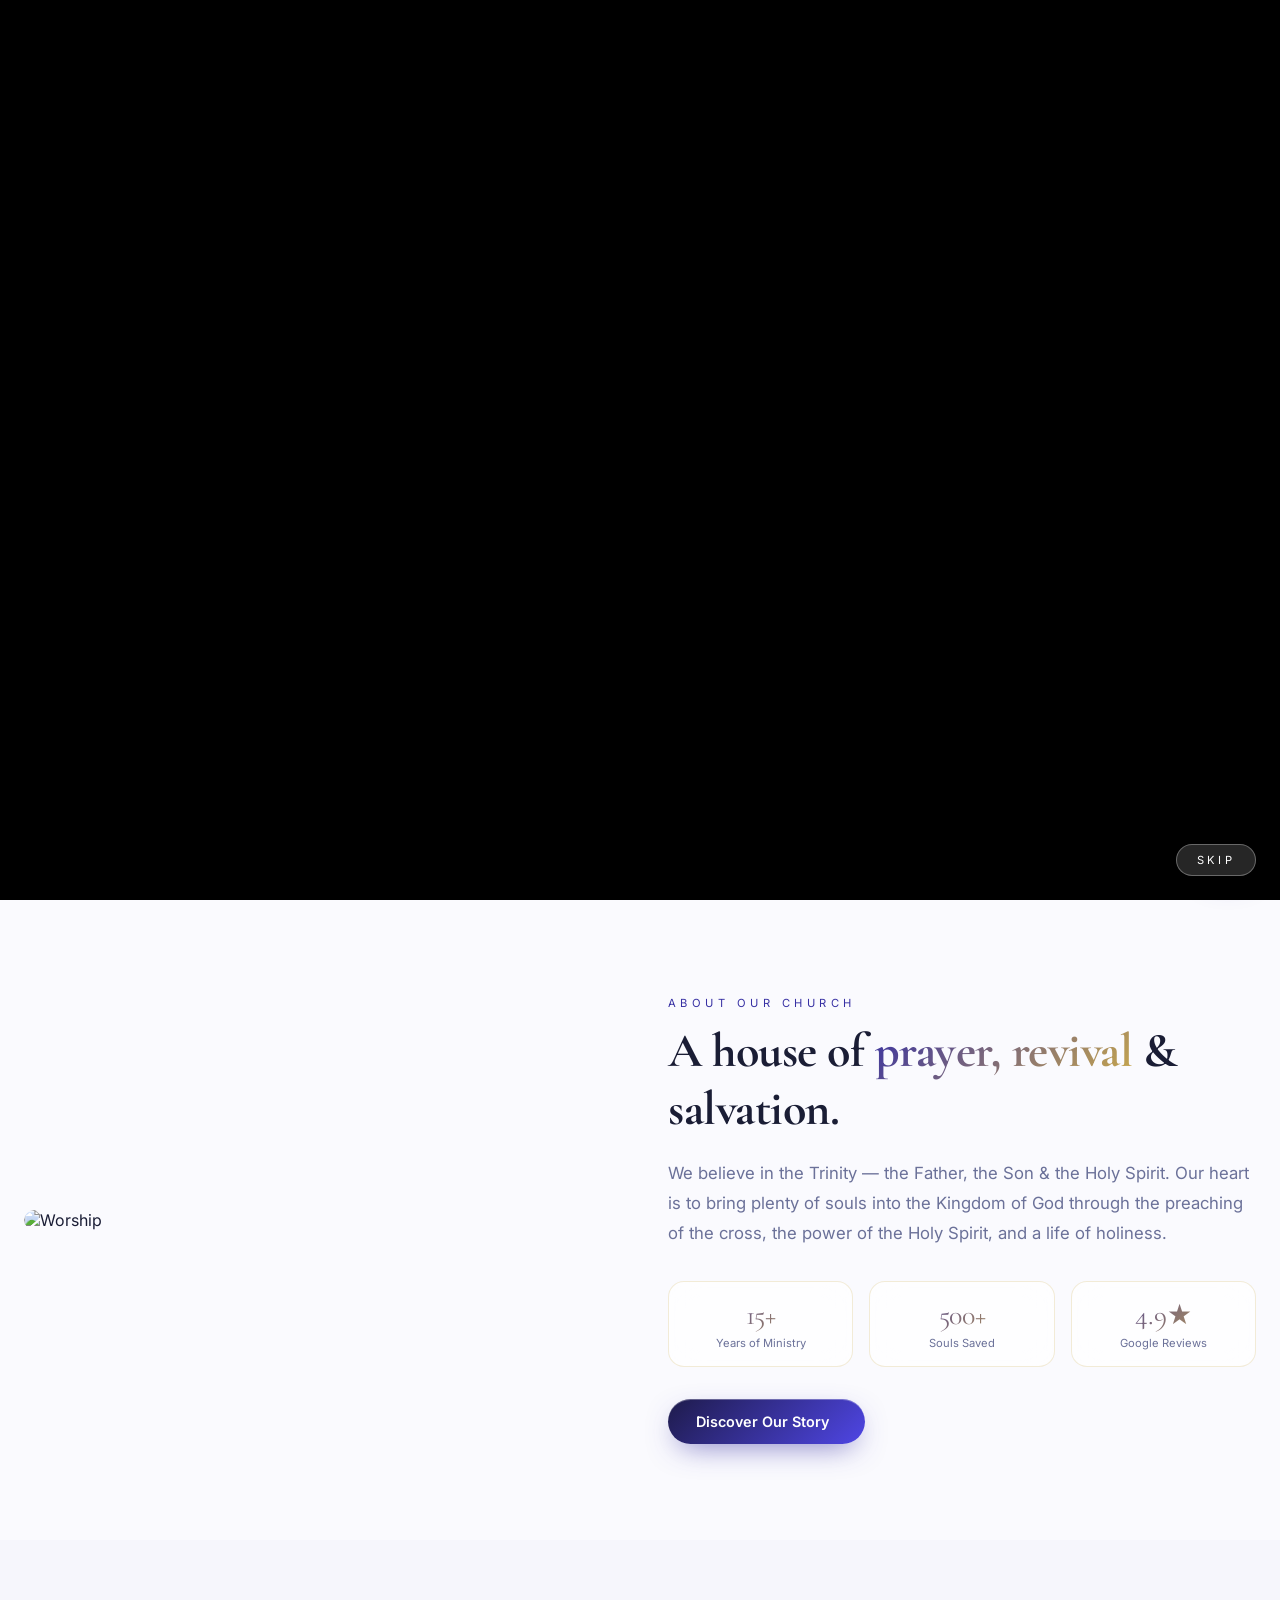
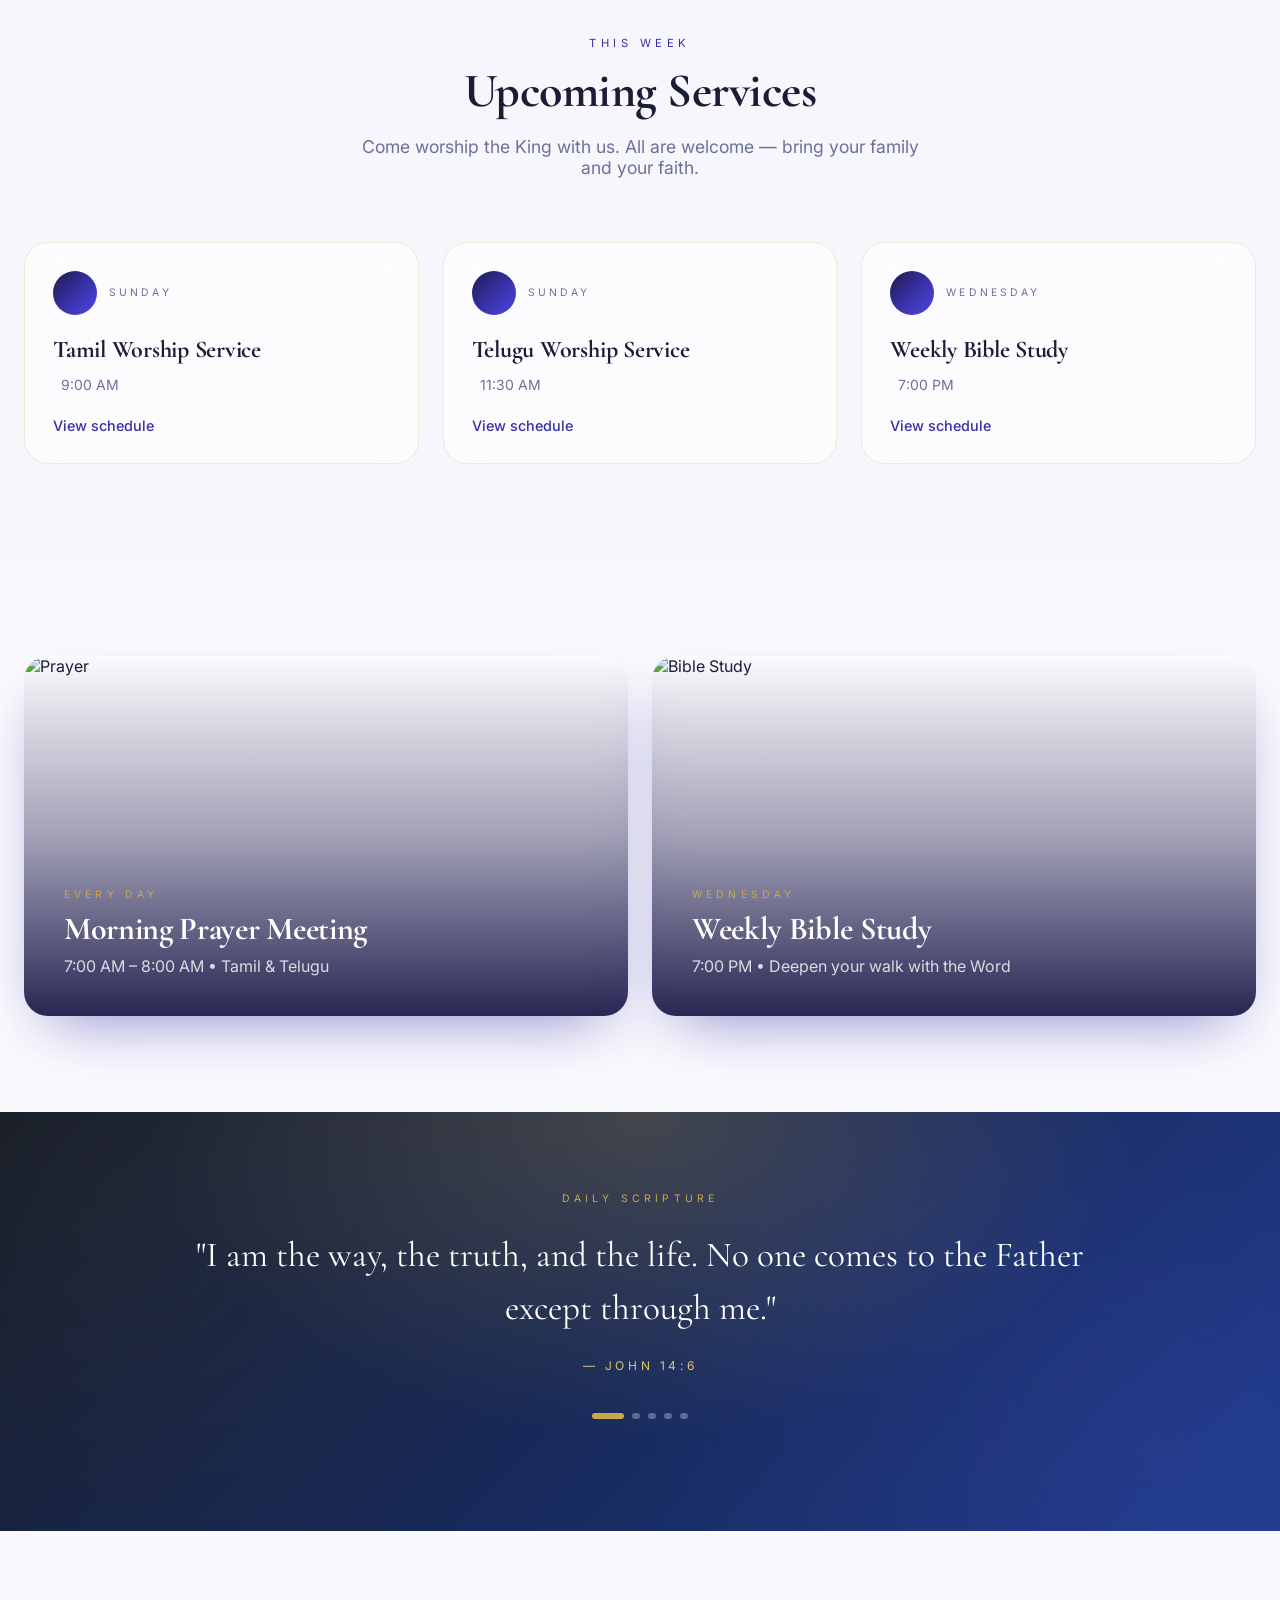
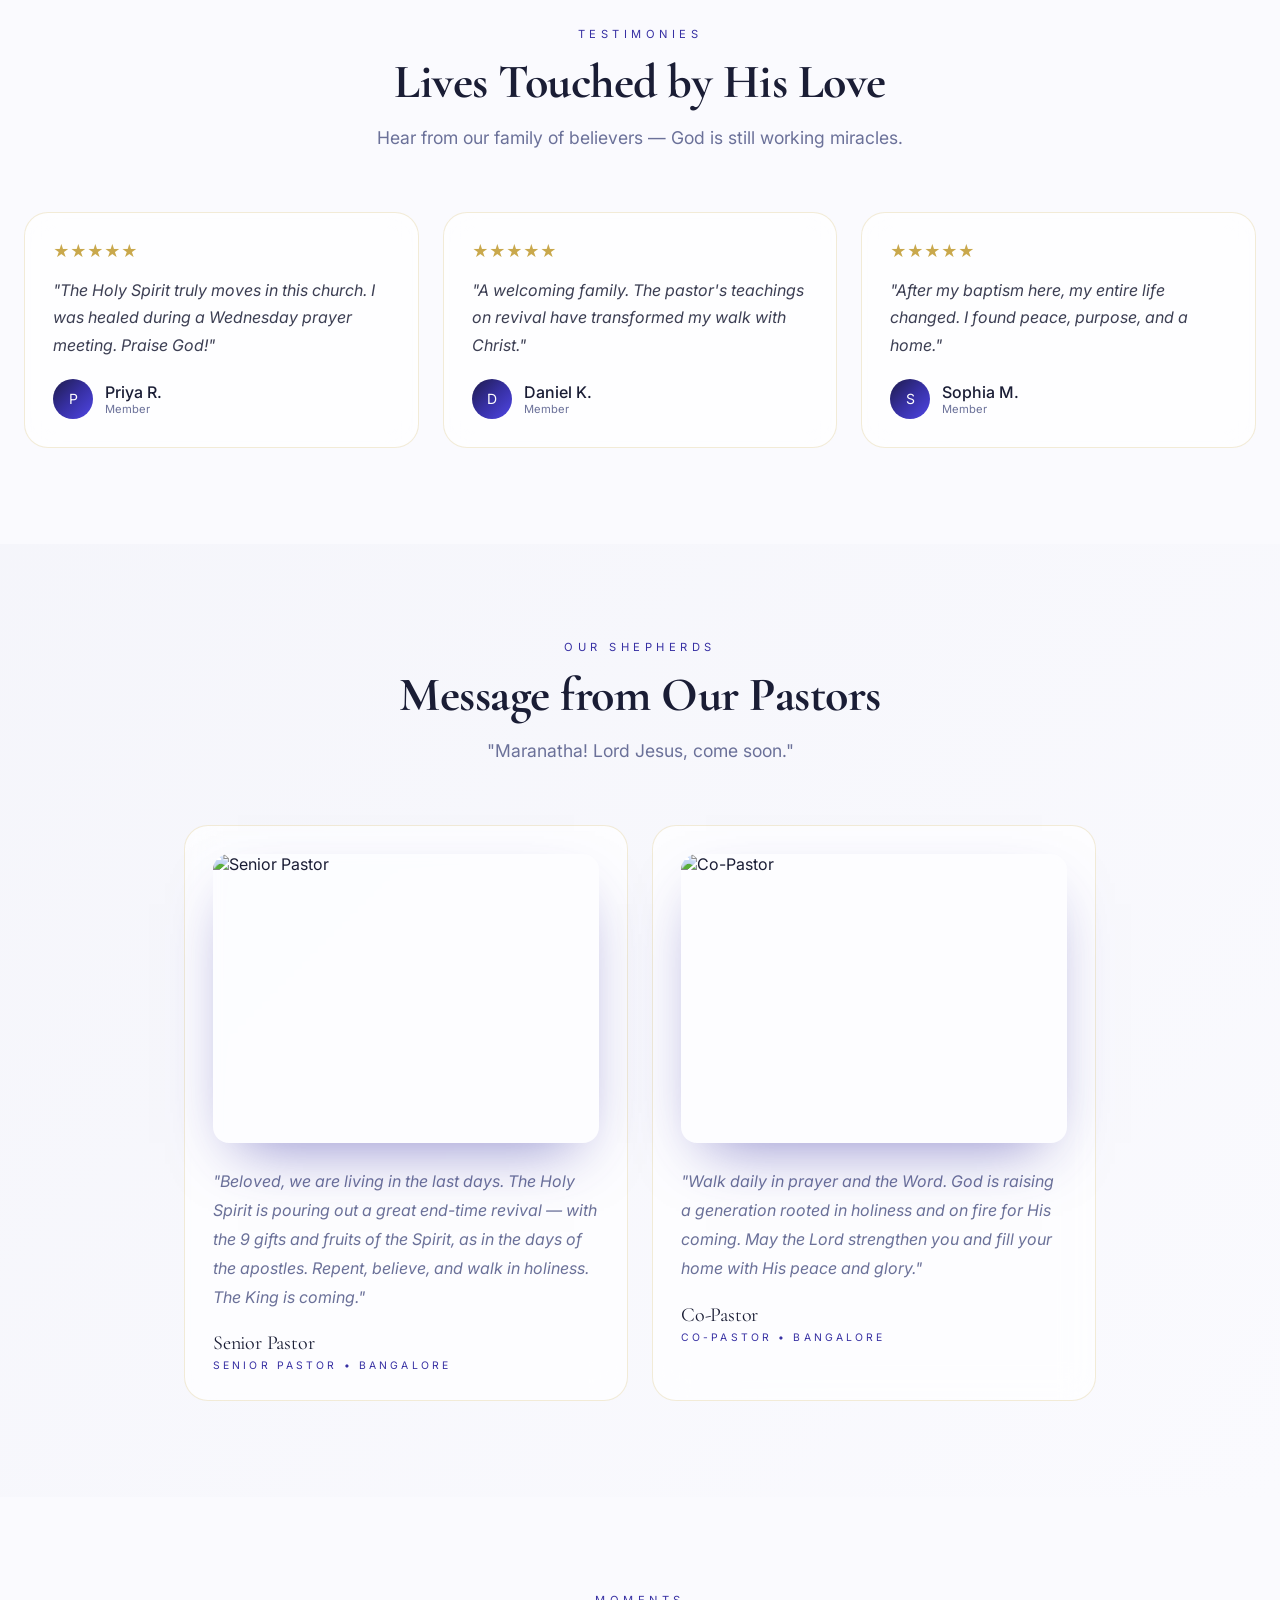
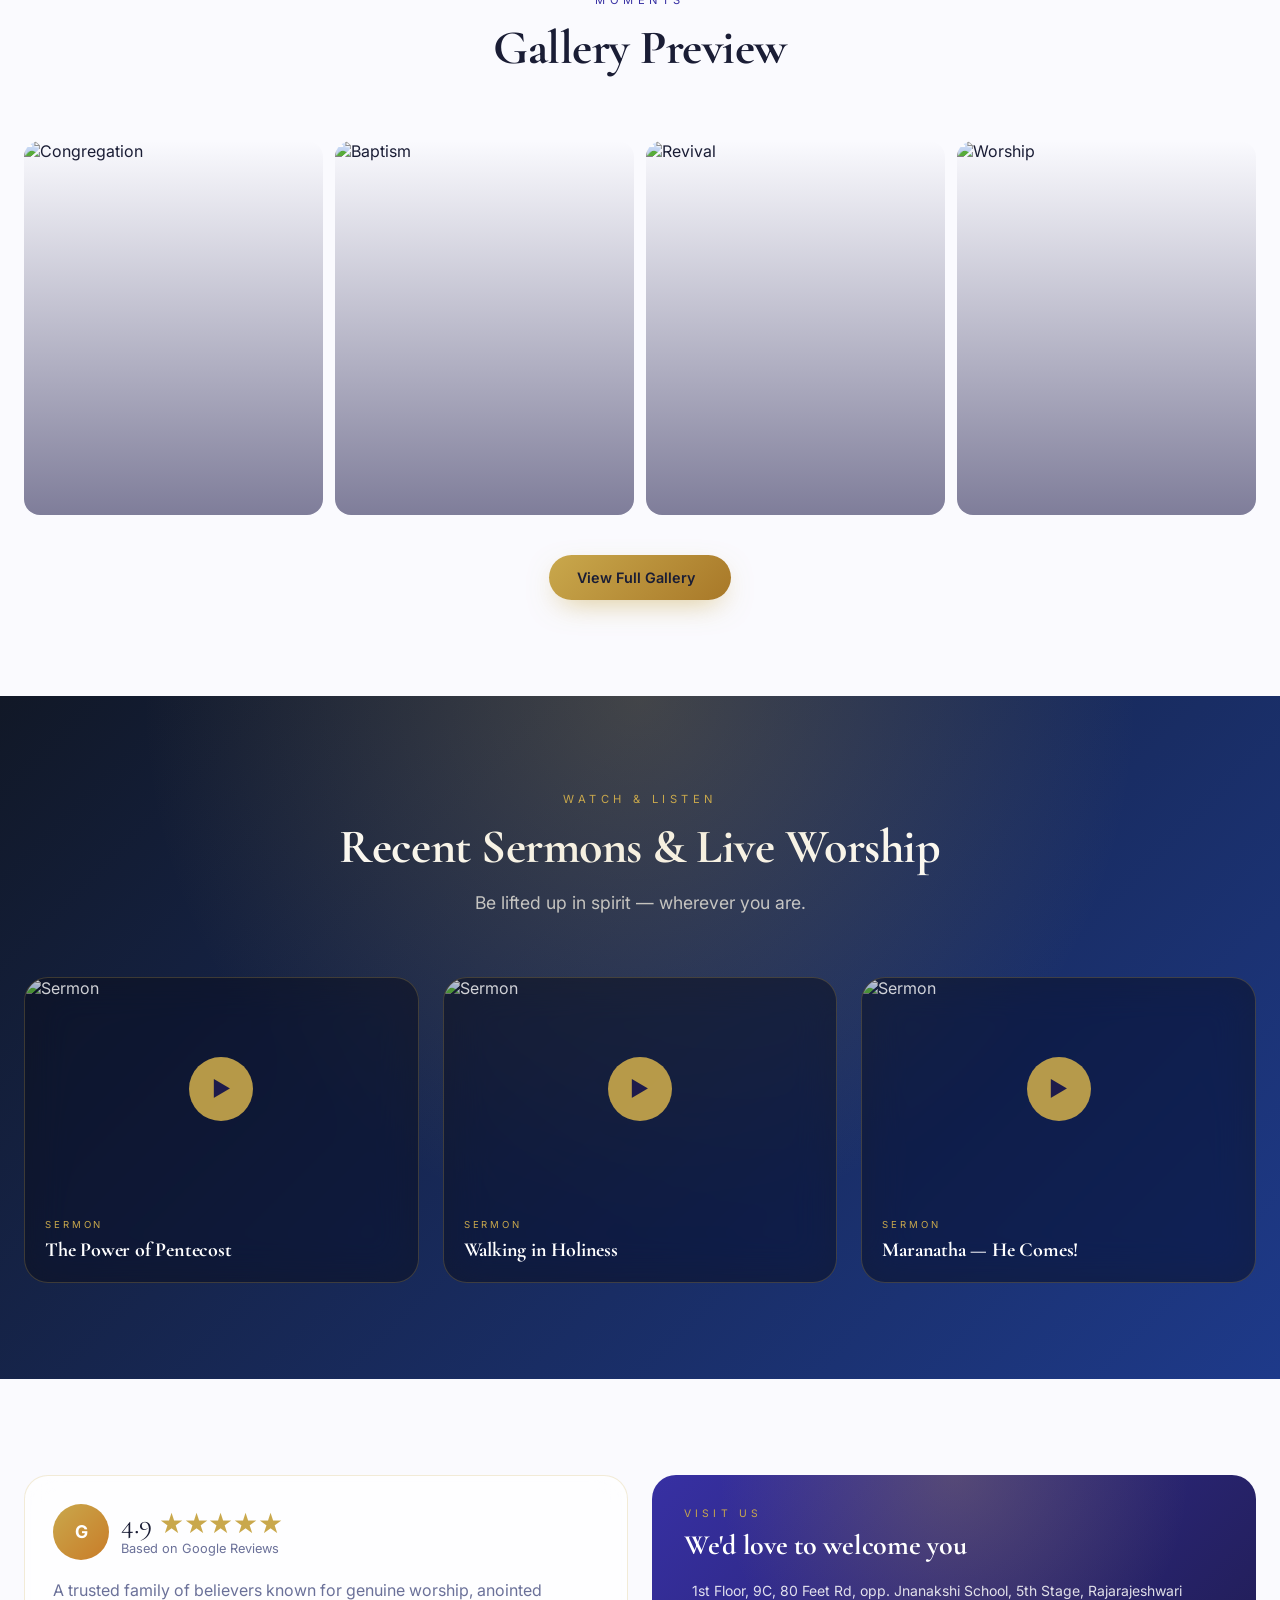
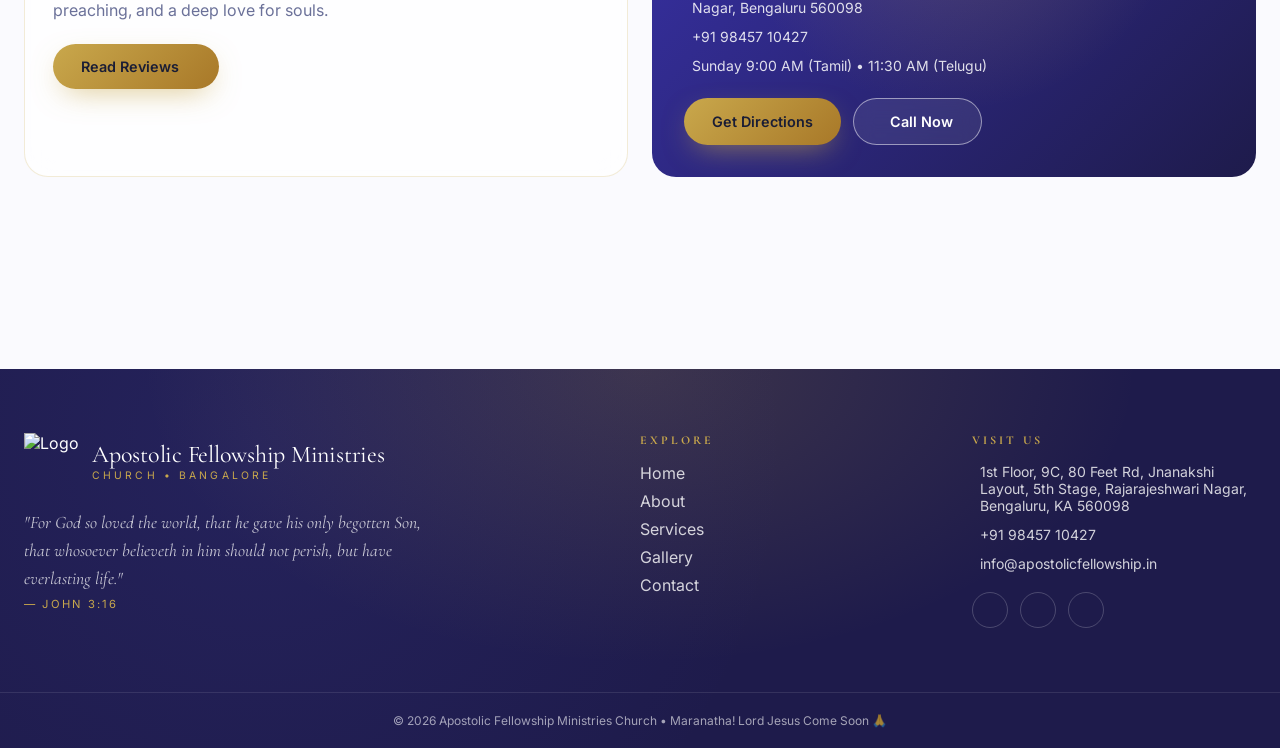
==== index.html @ e346c30c "Add files via upload" ====
<!DOCTYPE html>
<html lang="en">
<head>
  <meta charset="UTF-8" />
  <meta name="viewport" content="width=device-width, initial-scale=1.0" />
  <title>Apostolic Fellowship Ministries Church — Bangalore</title>
  <meta name="description" content="Welcome to Apostolic Fellowship Ministries — a place of worship, faith, revival & salvation in Bangalore." />
  <link rel="canonical" href="/" />
  <link rel="icon" href="https://ik.imagekit.io/iq6dnzo5f/image.png?updatedAt=1780068369988" />
  <link rel="stylesheet" href="style.css" />
  <!-- Bootstrap Icons -->
  <link rel="stylesheet" href="https://cdnjs.cloudflare.com/ajax/libs/bootstrap-icons/1.11.3/font/bootstrap-icons.min.css"/>
</head>
<body>

<!-- ===== INTRO VIDEO ===== -->
<div id="intro-overlay">
  <video id="intro-video" autoplay muted playsinline>
    <source src="https://ik.imagekit.io/iq6dnzo5f/Apostolic%20Fellowship%20Ministries.mp4?updatedAt=1780119697011" type="video/mp4" />
  </video>
  <button id="intro-skip">Skip</button>
</div>

<!-- ===== NAVBAR ===== -->
<header id="navbar">
  <div class="navbar-inner">
    <div class="nav-content">
      <a href="index.html" class="nav-brand">
        <img src="https://ik.imagekit.io/iq6dnzo5f/image.png?updatedAt=1780068369988" alt="AFM Logo" class="animate-float" />
        <div class="nav-brand-text">
          <div class="line1">Apostolic Fellowship</div>
          <div class="line2">Ministries • Bangalore</div>
        </div>
      </a>
      <nav class="nav-links" id="desktop-nav">
        <a href="index.html" class="nav-link active">Home</a>
        <a href="about.html" class="nav-link">About</a>
        <a href="services.html" class="nav-link">Services</a>
        <a href="library.html" class="nav-link">Library</a>
        <a href="gallery.html" class="nav-link">Gallery</a>
        <a href="contact.html" class="nav-link">Contact</a>
      </nav>
      <div class="nav-actions">
        <button class="theme-btn" id="theme-toggle" aria-label="Toggle theme">
          <i class="bi bi-moon"></i>
        </button>
        <a href="contact.html" class="btn-gold btn-sm nav-join-btn">Join Worship</a>
        <button class="hamburger-btn" id="hamburger" aria-label="Menu">
          <i class="bi bi-list" style="font-size:1.2rem"></i>
        </button>
      </div>
    </div>
    <div class="mobile-menu" id="mobile-menu">
      <a href="index.html" class="mobile-link">Home</a>
      <a href="about.html" class="mobile-link">About</a>
      <a href="services.html" class="mobile-link">Services</a>
      <a href="library.html" class="mobile-link">Library</a>
      <a href="gallery.html" class="mobile-link">Gallery</a>
      <a href="contact.html" class="mobile-link">Contact</a>
      <a href="contact.html" class="btn-gold" style="margin-top:0.75rem;justify-content:center">Join Worship</a>
    </div>
  </div>
</header>

<!-- ===== HERO ===== -->
<section class="hero">
  <video class="hero-video" autoplay loop muted playsinline poster="https://ik.imagekit.io/iq6dnzo5f/hero-bg.jpg?updatedAt=1780119697011">
    <source src="https://ik.imagekit.io/iq6dnzo5f/Apostolic%20Fellowship%20Ministries.mp4?updatedAt=1780119697011" type="video/mp4" />
  </video>
  <div class="hero-overlay"></div>
  <div class="holy-rays" style="position:absolute;inset:0;pointer-events:none"></div>
  <div class="hero-content">
    <p class="hero-eyebrow">Apostolic Fellowship Ministries • Bangalore</p>
    <h1 class="hero-title">Welcome to <span class="text-shimmer">Apostolic Fellowship</span><br>Ministries Church</h1>
    <p class="hero-sub">A Place of Worship, Faith, Revival &amp; Salvation</p>
    <div class="hero-cta">
      <a href="services.html" class="btn-divine"><i class="bi bi-heart-fill"></i> Join Worship</a>
      <a href="#sermons" class="btn-gold"><i class="bi bi-play-fill"></i> Watch Sermons</a>
      <a href="contact.html" class="btn-ghost-light"><i class="bi bi-telephone"></i> Contact Us</a>
    </div>
  </div>
  <div class="scroll-indicator">SCROLL<span class="scroll-line"></span></div>
</section>

<!-- ===== ABOUT PREVIEW ===== -->
<section class="section">
  <div class="container">
    <div class="grid-2-1" style="gap:3.5rem">
      <div class="reveal" style="position:relative">
        <div class="img-frame" style="border-radius:1.5rem;overflow:hidden">
          <img src="https://ik.imagekit.io/iq6dnzo5f/worship-1.jpg" alt="Worship" style="width:100%;height:100%;object-fit:cover;border-radius:1.5rem" loading="lazy"/>
        </div>
        <div class="img-frame-badge" style="display:none" id="about-badge">
          <div style="display:flex;align-items:center;gap:0.75rem">
            <div style="width:3rem;height:3rem;border-radius:9999px;display:grid;place-items:center;color:white;font-size:1.1rem" class="bg-royal-gradient"><i class="bi bi-stars"></i></div>
            <div>
              <div class="font-display" style="font-size:1.25rem">End-Time Revival</div>
              <div style="font-size:0.7rem;color:var(--muted-foreground)">Days of the Apostles</div>
            </div>
          </div>
        </div>
      </div>
      <div>
        <div class="reveal"><p style="font-size:0.7rem;text-transform:uppercase;letter-spacing:0.4em;color:var(--royal)">About Our Church</p></div>
        <div class="reveal" style="transition-delay:0.1s">
          <h2 class="font-display" style="font-size:clamp(2rem,4vw,3rem);margin-top:0.75rem">A house of <span class="text-gradient-royal">prayer, revival</span> &amp; salvation.</h2>
        </div>
        <div class="reveal" style="transition-delay:0.2s">
          <p style="margin-top:1.25rem;color:var(--muted-foreground);line-height:1.8;font-size:1.05rem">We believe in the Trinity — the Father, the Son &amp; the Holy Spirit. Our heart is to bring plenty of souls into the Kingdom of God through the preaching of the cross, the power of the Holy Spirit, and a life of holiness.</p>
        </div>
        <div class="reveal" style="transition-delay:0.3s">
          <div style="margin-top:2rem;display:grid;grid-template-columns:repeat(3,1fr);gap:1rem">
            <div class="glass" style="border-radius:1rem;padding:1rem;text-align:center">
              <div class="font-display text-gradient-royal" style="font-size:1.75rem">15+</div>
              <div style="font-size:0.7rem;color:var(--muted-foreground);margin-top:0.25rem">Years of Ministry</div>
            </div>
            <div class="glass" style="border-radius:1rem;padding:1rem;text-align:center">
              <div class="font-display text-gradient-royal" style="font-size:1.75rem">500+</div>
              <div style="font-size:0.7rem;color:var(--muted-foreground);margin-top:0.25rem">Souls Saved</div>
            </div>
            <div class="glass" style="border-radius:1rem;padding:1rem;text-align:center">
              <div class="font-display text-gradient-royal" style="font-size:1.75rem">4.9★</div>
              <div style="font-size:0.7rem;color:var(--muted-foreground);margin-top:0.25rem">Google Reviews</div>
            </div>
          </div>
        </div>
        <div class="reveal" style="transition-delay:0.4s;margin-top:2rem">
          <a href="about.html" class="btn-divine">Discover Our Story <i class="bi bi-arrow-right"></i></a>
        </div>
      </div>
    </div>
  </div>
</section>

<!-- ===== UPCOMING SERVICES ===== -->
<section class="section section-secondary">
  <div class="section-header">
    <p class="section-eyebrow">This Week</p>
    <h2 class="section-title font-display">Upcoming Services</h2>
    <p class="section-subtitle">Come worship the King with us. All are welcome — bring your family and your faith.</p>
  </div>
  <div class="container">
    <div class="grid-3">
      <div class="reveal glass-card glass">
        <div style="display:flex;align-items:center;gap:0.75rem;color:var(--royal)">
          <div style="width:2.75rem;height:2.75rem;border-radius:9999px;display:grid;place-items:center;color:white" class="bg-royal-gradient"><i class="bi bi-heart-fill"></i></div>
          <span style="font-size:0.65rem;text-transform:uppercase;letter-spacing:0.3em;color:var(--muted-foreground)">Sunday</span>
        </div>
        <h3 class="font-display" style="font-size:1.5rem;margin-top:1.25rem">Tamil Worship Service</h3>
        <div style="margin-top:0.75rem;display:flex;align-items:center;gap:0.5rem;color:var(--muted-foreground);font-size:0.875rem"><i class="bi bi-clock"></i> 9:00 AM</div>
        <a href="services.html" style="margin-top:1.5rem;display:inline-flex;align-items:center;gap:0.5rem;color:var(--royal);font-weight:500;font-size:0.9rem">View schedule <i class="bi bi-arrow-right"></i></a>
      </div>
      <div class="reveal glass-card glass" style="transition-delay:0.1s">
        <div style="display:flex;align-items:center;gap:0.75rem">
          <div style="width:2.75rem;height:2.75rem;border-radius:9999px;display:grid;place-items:center;color:white" class="bg-royal-gradient"><i class="bi bi-heart-fill"></i></div>
          <span style="font-size:0.65rem;text-transform:uppercase;letter-spacing:0.3em;color:var(--muted-foreground)">Sunday</span>
        </div>
        <h3 class="font-display" style="font-size:1.5rem;margin-top:1.25rem">Telugu Worship Service</h3>
        <div style="margin-top:0.75rem;display:flex;align-items:center;gap:0.5rem;color:var(--muted-foreground);font-size:0.875rem"><i class="bi bi-clock"></i> 11:30 AM</div>
        <a href="services.html" style="margin-top:1.5rem;display:inline-flex;align-items:center;gap:0.5rem;color:var(--royal);font-weight:500;font-size:0.9rem">View schedule <i class="bi bi-arrow-right"></i></a>
      </div>
      <div class="reveal glass-card glass" style="transition-delay:0.2s">
        <div style="display:flex;align-items:center;gap:0.75rem">
          <div style="width:2.75rem;height:2.75rem;border-radius:9999px;display:grid;place-items:center;color:white" class="bg-royal-gradient"><i class="bi bi-book-fill"></i></div>
          <span style="font-size:0.65rem;text-transform:uppercase;letter-spacing:0.3em;color:var(--muted-foreground)">Wednesday</span>
        </div>
        <h3 class="font-display" style="font-size:1.5rem;margin-top:1.25rem">Weekly Bible Study</h3>
        <div style="margin-top:0.75rem;display:flex;align-items:center;gap:0.5rem;color:var(--muted-foreground);font-size:0.875rem"><i class="bi bi-clock"></i> 7:00 PM</div>
        <a href="services.html" style="margin-top:1.5rem;display:inline-flex;align-items:center;gap:0.5rem;color:var(--royal);font-weight:500;font-size:0.9rem">View schedule <i class="bi bi-arrow-right"></i></a>
      </div>
    </div>
  </div>
</section>

<!-- ===== PRAYER & BIBLE STUDY ===== -->
<section class="section">
  <div class="container">
    <div class="grid-2">
      <div class="reveal" style="position:relative;overflow:hidden;border-radius:1.5rem;box-shadow:var(--shadow-elegant);min-height:360px">
        <img src="https://ik.imagekit.io/iq6dnzo5f/prayer.jpg" alt="Prayer" style="position:absolute;inset:0;width:100%;height:100%;object-fit:cover" loading="lazy"/>
        <div style="position:absolute;inset:0;background:linear-gradient(to top, rgba(30,27,75,0.95) 0%, rgba(30,27,75,0.4) 50%, transparent 100%)"></div>
        <div style="position:relative;z-index:1;padding:2.5rem;height:100%;display:flex;flex-direction:column;justify-content:flex-end;color:white">
          <div style="font-size:0.65rem;letter-spacing:0.4em;text-transform:uppercase;color:var(--gold)">Every Day</div>
          <h3 class="font-display" style="font-size:2rem;margin-top:0.5rem">Morning Prayer Meeting</h3>
          <p style="margin-top:0.5rem;color:rgba(255,255,255,0.8)">7:00 AM – 8:00 AM • Tamil &amp; Telugu</p>
        </div>
      </div>
      <div class="reveal" style="transition-delay:0.1s;position:relative;overflow:hidden;border-radius:1.5rem;box-shadow:var(--shadow-elegant);min-height:360px">
        <img src="https://ik.imagekit.io/iq6dnzo5f/bible.jpg" alt="Bible Study" style="position:absolute;inset:0;width:100%;height:100%;object-fit:cover" loading="lazy"/>
        <div style="position:absolute;inset:0;background:linear-gradient(to top, rgba(30,27,75,0.95) 0%, rgba(30,27,75,0.4) 50%, transparent 100%)"></div>
        <div style="position:relative;z-index:1;padding:2.5rem;height:100%;display:flex;flex-direction:column;justify-content:flex-end;color:white">
          <div style="font-size:0.65rem;letter-spacing:0.4em;text-transform:uppercase;color:var(--gold)">Wednesday</div>
          <h3 class="font-display" style="font-size:2rem;margin-top:0.5rem">Weekly Bible Study</h3>
          <p style="margin-top:0.5rem;color:rgba(255,255,255,0.8)">7:00 PM • Deepen your walk with the Word</p>
        </div>
      </div>
    </div>
  </div>
</section>

<!-- ===== VERSE SLIDER ===== -->
<section class="verse-section holy-rays">
  <div style="position:absolute;inset:0;opacity:0.3;pointer-events:none;background:radial-gradient(circle at 10% 20%, rgba(201,168,76,0.25), transparent 40%), radial-gradient(circle at 90% 80%, rgba(99,102,241,0.35), transparent 45%)"></div>
  <div class="container-sm" style="position:relative">
    <p style="font-size:0.65rem;letter-spacing:0.4em;text-transform:uppercase;color:var(--gold);margin-bottom:1.5rem">Daily Scripture</p>
    <div id="verse-display">
      <p class="verse-text" id="verse-text"></p>
      <p class="verse-ref text-shimmer" id="verse-ref"></p>
    </div>
    <div class="verse-dots" id="verse-dots"></div>
  </div>
</section>

<!-- ===== TESTIMONIALS ===== -->
<section class="section">
  <div class="section-header">
    <p class="section-eyebrow">Testimonies</p>
    <h2 class="section-title font-display">Lives Touched by His Love</h2>
    <p class="section-subtitle">Hear from our family of believers — God is still working miracles.</p>
  </div>
  <div class="container">
    <div class="grid-3">
      <div class="reveal glass glass-card">
        <div style="color:var(--gold)">★★★★★</div>
        <p style="margin-top:1rem;color:var(--foreground);opacity:0.85;line-height:1.7;font-style:italic">"The Holy Spirit truly moves in this church. I was healed during a Wednesday prayer meeting. Praise God!"</p>
        <div style="margin-top:1.25rem;display:flex;align-items:center;gap:0.75rem">
          <div style="width:2.5rem;height:2.5rem;border-radius:9999px;display:grid;place-items:center;color:white;font-size:0.875rem" class="bg-royal-gradient">P</div>
          <div><div style="font-weight:500">Priya R.</div><div style="font-size:0.7rem;color:var(--muted-foreground)">Member</div></div>
        </div>
      </div>
      <div class="reveal glass glass-card" style="transition-delay:0.1s">
        <div style="color:var(--gold)">★★★★★</div>
        <p style="margin-top:1rem;color:var(--foreground);opacity:0.85;line-height:1.7;font-style:italic">"A welcoming family. The pastor's teachings on revival have transformed my walk with Christ."</p>
        <div style="margin-top:1.25rem;display:flex;align-items:center;gap:0.75rem">
          <div style="width:2.5rem;height:2.5rem;border-radius:9999px;display:grid;place-items:center;color:white;font-size:0.875rem" class="bg-royal-gradient">D</div>
          <div><div style="font-weight:500">Daniel K.</div><div style="font-size:0.7rem;color:var(--muted-foreground)">Member</div></div>
        </div>
      </div>
      <div class="reveal glass glass-card" style="transition-delay:0.2s">
        <div style="color:var(--gold)">★★★★★</div>
        <p style="margin-top:1rem;color:var(--foreground);opacity:0.85;line-height:1.7;font-style:italic">"After my baptism here, my entire life changed. I found peace, purpose, and a home."</p>
        <div style="margin-top:1.25rem;display:flex;align-items:center;gap:0.75rem">
          <div style="width:2.5rem;height:2.5rem;border-radius:9999px;display:grid;place-items:center;color:white;font-size:0.875rem" class="bg-royal-gradient">S</div>
          <div><div style="font-weight:500">Sophia M.</div><div style="font-size:0.7rem;color:var(--muted-foreground)">Member</div></div>
        </div>
      </div>
    </div>
  </div>
</section>

<!-- ===== PASTOR'S MESSAGE ===== -->
<section class="section" style="background:linear-gradient(135deg,rgba(240,241,248,0.5),rgba(250,250,254,1))">
  <div class="dark" id="pastor-bg-helper" style="display:none"></div>
  <div class="section-header">
    <p class="section-eyebrow">Our Shepherds</p>
    <h2 class="section-title font-display">Message from Our Pastors</h2>
    <p class="section-subtitle">"Maranatha! Lord Jesus, come soon."</p>
  </div>
  <div class="container" style="max-width:960px">
    <div class="grid-2">
      <div class="reveal glass glass-card" style="transition: all 0.5s">
        <div style="position:relative">
          <img src="assets/pastor.jpg" alt="Senior Pastor" style="border-radius:1rem;box-shadow:var(--shadow-elegant);width:100%;aspect-ratio:4/3;object-fit:cover" loading="lazy"/>
        </div>
        <p style="margin-top:1.5rem;color:var(--muted-foreground);line-height:1.8;font-style:italic">"Beloved, we are living in the last days. The Holy Spirit is pouring out a great end-time revival — with the 9 gifts and fruits of the Spirit, as in the days of the apostles. Repent, believe, and walk in holiness. The King is coming."</p>
        <div style="margin-top:1.25rem">
          <div class="font-display" style="font-size:1.25rem">Senior Pastor</div>
          <div style="font-size:0.65rem;text-transform:uppercase;letter-spacing:0.3em;color:var(--royal);margin-top:0.25rem">Senior Pastor • Bangalore</div>
        </div>
      </div>
      <div class="reveal glass glass-card" style="transition-delay:0.1s;transition:all 0.5s">
        <div style="position:relative">
          <img src="assets/pastor.jpg" alt="Co-Pastor" style="border-radius:1rem;box-shadow:var(--shadow-elegant);width:100%;aspect-ratio:4/3;object-fit:cover" loading="lazy"/>
        </div>
        <p style="margin-top:1.5rem;color:var(--muted-foreground);line-height:1.8;font-style:italic">"Walk daily in prayer and the Word. God is raising a generation rooted in holiness and on fire for His coming. May the Lord strengthen you and fill your home with His peace and glory."</p>
        <div style="margin-top:1.25rem">
          <div class="font-display" style="font-size:1.25rem">Co-Pastor</div>
          <div style="font-size:0.65rem;text-transform:uppercase;letter-spacing:0.3em;color:var(--royal);margin-top:0.25rem">Co-Pastor • Bangalore</div>
        </div>
      </div>
    </div>
  </div>
</section>

<!-- ===== GALLERY PREVIEW ===== -->
<section class="section">
  <div class="section-header">
    <p class="section-eyebrow">Moments</p>
    <h2 class="section-title font-display">Gallery Preview</h2>
  </div>
  <div class="container">
    <div class="grid-4" style="gap:0.75rem">
      <div class="reveal" style="transition-delay:0s">
        <a href="gallery.html" style="display:block;position:relative;overflow:hidden;border-radius:1rem;aspect-ratio:4/5">
          <img src="https://ik.imagekit.io/iq6dnzo5f/congregation.jpg" alt="Congregation" style="width:100%;height:100%;object-fit:cover;transition:transform 0.7s"/>
          <div style="position:absolute;inset:0;background:linear-gradient(to top,rgba(30,27,75,0.8),transparent);opacity:0.7;transition:opacity 0.3s"></div>
        </a>
      </div>
      <div class="reveal" style="transition-delay:0.08s">
        <a href="gallery.html" style="display:block;position:relative;overflow:hidden;border-radius:1rem;aspect-ratio:4/5">
          <img src="https://ik.imagekit.io/iq6dnzo5f/baptism.jpg" alt="Baptism" style="width:100%;height:100%;object-fit:cover;transition:transform 0.7s"/>
          <div style="position:absolute;inset:0;background:linear-gradient(to top,rgba(30,27,75,0.8),transparent);opacity:0.7;transition:opacity 0.3s"></div>
        </a>
      </div>
      <div class="reveal" style="transition-delay:0.16s">
        <a href="gallery.html" style="display:block;position:relative;overflow:hidden;border-radius:1rem;aspect-ratio:4/5">
          <img src="https://ik.imagekit.io/iq6dnzo5f/revival.jpg" alt="Revival" style="width:100%;height:100%;object-fit:cover;transition:transform 0.7s"/>
          <div style="position:absolute;inset:0;background:linear-gradient(to top,rgba(30,27,75,0.8),transparent);opacity:0.7;transition:opacity 0.3s"></div>
        </a>
      </div>
      <div class="reveal" style="transition-delay:0.24s">
        <a href="gallery.html" style="display:block;position:relative;overflow:hidden;border-radius:1rem;aspect-ratio:4/5">
          <img src="https://ik.imagekit.io/iq6dnzo5f/worship-1.jpg" alt="Worship" style="width:100%;height:100%;object-fit:cover;transition:transform 0.7s"/>
          <div style="position:absolute;inset:0;background:linear-gradient(to top,rgba(30,27,75,0.8),transparent);opacity:0.7;transition:opacity 0.3s"></div>
        </a>
      </div>
    </div>
    <div style="text-align:center;margin-top:2.5rem">
      <a href="gallery.html" class="btn-gold">View Full Gallery <i class="bi bi-arrow-right"></i></a>
    </div>
  </div>
</section>

<!-- ===== SERMONS ===== -->
<section id="sermons" class="section" style="background:linear-gradient(135deg,#111827,#1e3a8a);color:white;position:relative;overflow:hidden">
  <div class="holy-rays" style="position:absolute;inset:0;pointer-events:none"></div>
  <div class="section-header light">
    <p class="section-eyebrow" style="color:var(--gold)">Watch &amp; Listen</p>
    <h2 class="section-title font-display" style="color:white">Recent Sermons &amp; Live Worship</h2>
    <p class="section-subtitle" style="color:rgba(255,255,255,0.75)">Be lifted up in spirit — wherever you are.</p>
  </div>
  <div class="container" style="position:relative">
    <div class="grid-3">
      <div class="reveal glass-dark" style="border-radius:1.5rem;overflow:hidden">
        <div style="aspect-ratio:16/9;position:relative">
          <img src="https://ik.imagekit.io/iq6dnzo5f/congregation.jpg" alt="Sermon" style="width:100%;height:100%;object-fit:cover;opacity:0.8;transition:all 0.7s" loading="lazy"/>
          <div style="position:absolute;inset:0;display:grid;place-items:center">
            <div style="width:4rem;height:4rem;border-radius:9999px;background:rgba(201,168,76,0.9);display:grid;place-items:center;color:#1e1b4b;font-size:1.3rem">▶</div>
          </div>
        </div>
        <div style="padding:1.25rem">
          <div style="font-size:0.6rem;text-transform:uppercase;letter-spacing:0.3em;color:var(--gold)">Sermon</div>
          <h3 class="font-display" style="font-size:1.25rem;margin-top:0.5rem">The Power of Pentecost</h3>
        </div>
      </div>
      <div class="reveal glass-dark" style="border-radius:1.5rem;overflow:hidden;transition-delay:0.1s">
        <div style="aspect-ratio:16/9;position:relative">
          <img src="https://ik.imagekit.io/iq6dnzo5f/congregation.jpg" alt="Sermon" style="width:100%;height:100%;object-fit:cover;opacity:0.8;transition:all 0.7s" loading="lazy"/>
          <div style="position:absolute;inset:0;display:grid;place-items:center">
            <div style="width:4rem;height:4rem;border-radius:9999px;background:rgba(201,168,76,0.9);display:grid;place-items:center;color:#1e1b4b;font-size:1.3rem">▶</div>
          </div>
        </div>
        <div style="padding:1.25rem">
          <div style="font-size:0.6rem;text-transform:uppercase;letter-spacing:0.3em;color:var(--gold)">Sermon</div>
          <h3 class="font-display" style="font-size:1.25rem;margin-top:0.5rem">Walking in Holiness</h3>
        </div>
      </div>
      <div class="reveal glass-dark" style="border-radius:1.5rem;overflow:hidden;transition-delay:0.2s">
        <div style="aspect-ratio:16/9;position:relative">
          <img src="https://ik.imagekit.io/iq6dnzo5f/congregation.jpg" alt="Sermon" style="width:100%;height:100%;object-fit:cover;opacity:0.8;transition:all 0.7s" loading="lazy"/>
          <div style="position:absolute;inset:0;display:grid;place-items:center">
            <div style="width:4rem;height:4rem;border-radius:9999px;background:rgba(201,168,76,0.9);display:grid;place-items:center;color:#1e1b4b;font-size:1.3rem">▶</div>
          </div>
        </div>
        <div style="padding:1.25rem">
          <div style="font-size:0.6rem;text-transform:uppercase;letter-spacing:0.3em;color:var(--gold)">Sermon</div>
          <h3 class="font-display" style="font-size:1.25rem;margin-top:0.5rem">Maranatha — He Comes!</h3>
        </div>
      </div>
    </div>
  </div>
</section>

<!-- ===== REVIEWS + CONTACT QUICK ===== -->
<section class="section">
  <div class="container">
    <div class="grid-2">
      <div class="reveal glass glass-card">
        <div style="display:flex;align-items:center;gap:0.75rem">
          <div style="width:3.5rem;height:3.5rem;border-radius:9999px;background:linear-gradient(135deg,var(--gold),#c97c28);display:grid;place-items:center;color:white;font-weight:700;font-size:1.1rem">G</div>
          <div>
            <div class="font-display" style="font-size:1.75rem">4.9 <span style="color:var(--gold)">★★★★★</span></div>
            <div style="font-size:0.8rem;color:var(--muted-foreground)">Based on Google Reviews</div>
          </div>
        </div>
        <p style="margin-top:1.25rem;color:var(--muted-foreground)">A trusted family of believers known for genuine worship, anointed preaching, and a deep love for souls.</p>
        <a href="https://www.google.com/maps" target="_blank" rel="noreferrer" class="btn-gold" style="margin-top:1.5rem;display:inline-flex">Read Reviews <i class="bi bi-arrow-right" style="margin-left:0.25rem"></i></a>
      </div>
      <div class="reveal" style="border-radius:1.5rem;padding:2rem;color:white;position:relative;overflow:hidden;background:linear-gradient(135deg,#3730a3,#1e1b4b);transition-delay:0.1s">
        <div class="holy-rays" style="position:absolute;inset:0;pointer-events:none"></div>
        <div style="position:relative">
          <p style="font-size:0.65rem;text-transform:uppercase;letter-spacing:0.4em;color:var(--gold)">Visit Us</p>
          <h3 class="font-display" style="font-size:1.75rem;margin-top:0.5rem">We'd love to welcome you</h3>
          <div style="margin-top:1.25rem;display:flex;flex-direction:column;gap:0.75rem;font-size:0.875rem;color:rgba(255,255,255,0.85)">
            <p style="display:flex;gap:0.5rem"><i class="bi bi-geo-alt" style="color:var(--gold);margin-top:2px;flex-shrink:0"></i> 1st Floor, 9C, 80 Feet Rd, opp. Jnanakshi School, 5th Stage, Rajarajeshwari Nagar, Bengaluru 560098</p>
            <p style="display:flex;gap:0.5rem"><i class="bi bi-telephone" style="color:var(--gold)"></i> +91 98457 10427</p>
            <p style="display:flex;gap:0.5rem"><i class="bi bi-calendar3" style="color:var(--gold)"></i> Sunday 9:00 AM (Tamil) • 11:30 AM (Telugu)</p>
          </div>
          <div style="display:flex;flex-wrap:wrap;gap:0.75rem;margin-top:1.5rem">
            <a href="contact.html" class="btn-gold">Get Directions</a>
            <a href="tel:+919845710427" class="btn-ghost-light"><i class="bi bi-telephone"></i> Call Now</a>
          </div>
        </div>
      </div>
    </div>
  </div>
</section>

<!-- ===== FOOTER ===== -->
<footer>
  <div class="holy-rays" style="position:absolute;inset:0;opacity:0.7;pointer-events:none"></div>
  <div style="position:absolute;inset:0;opacity:0.2;pointer-events:none;background:radial-gradient(circle at 20% 20%, rgba(99,102,241,0.5), transparent 50%)"></div>
  <div class="footer-inner">
    <div class="footer-grid">
      <div>
        <div style="display:flex;align-items:center;gap:0.75rem">
          <img src="https://ik.imagekit.io/iq6dnzo5f/image.png?updatedAt=1780068369988" alt="Logo" style="width:3.5rem;height:3.5rem" class="animate-glow"/>
          <div>
            <div class="font-display" style="font-size:1.5rem">Apostolic Fellowship Ministries</div>
            <div style="font-size:0.65rem;text-transform:uppercase;letter-spacing:0.3em;color:var(--gold)">Church • Bangalore</div>
          </div>
        </div>
        <p style="margin-top:1.25rem;max-width:400px;color:rgba(255,255,255,0.75);font-style:italic;font-family:var(--font-display);font-size:1.1rem;line-height:1.6">
          "For God so loved the world, that he gave his only begotten Son, that whosoever believeth in him should not perish, but have everlasting life."
        </p>
        <p style="margin-top:0.25rem;font-size:0.7rem;color:var(--gold);letter-spacing:0.2em">— JOHN 3:16</p>
      </div>
      <div>
        <h4 style="font-size:0.75rem;text-transform:uppercase;letter-spacing:0.25em;color:var(--gold);margin-bottom:1rem">Explore</h4>
        <ul style="list-style:none;display:flex;flex-direction:column;gap:0.5rem;color:rgba(255,255,255,0.8)">
          <li><a href="index.html" style="color:inherit;transition:color 0.2s" onmouseover="this.style.color='var(--gold)'" onmouseout="this.style.color='rgba(255,255,255,0.8)'">Home</a></li>
          <li><a href="about.html" style="color:inherit;transition:color 0.2s" onmouseover="this.style.color='var(--gold)'" onmouseout="this.style.color='rgba(255,255,255,0.8)'">About</a></li>
          <li><a href="services.html" style="color:inherit;transition:color 0.2s" onmouseover="this.style.color='var(--gold)'" onmouseout="this.style.color='rgba(255,255,255,0.8)'">Services</a></li>
          <li><a href="gallery.html" style="color:inherit;transition:color 0.2s" onmouseover="this.style.color='var(--gold)'" onmouseout="this.style.color='rgba(255,255,255,0.8)'">Gallery</a></li>
          <li><a href="contact.html" style="color:inherit;transition:color 0.2s" onmouseover="this.style.color='var(--gold)'" onmouseout="this.style.color='rgba(255,255,255,0.8)'">Contact</a></li>
        </ul>
      </div>
      <div>
        <h4 style="font-size:0.75rem;text-transform:uppercase;letter-spacing:0.25em;color:var(--gold);margin-bottom:1rem">Visit Us</h4>
        <ul style="list-style:none;display:flex;flex-direction:column;gap:0.75rem;color:rgba(255,255,255,0.8);font-size:0.875rem">
          <li style="display:flex;gap:0.5rem"><i class="bi bi-geo-alt" style="color:var(--gold);margin-top:2px;flex-shrink:0"></i> 1st Floor, 9C, 80 Feet Rd, Jnanakshi Layout, 5th Stage, Rajarajeshwari Nagar, Bengaluru, KA 560098</li>
          <li style="display:flex;gap:0.5rem"><i class="bi bi-telephone" style="color:var(--gold)"></i> +91 98457 10427</li>
          <li style="display:flex;gap:0.5rem"><i class="bi bi-envelope" style="color:var(--gold)"></i> info@apostolicfellowship.in</li>
        </ul>
        <div class="footer-social">
          <a class="social-btn" href="#" aria-label="Facebook"><i class="bi bi-facebook"></i></a>
          <a class="social-btn" href="#" aria-label="Instagram"><i class="bi bi-instagram"></i></a>
          <a class="social-btn" href="#" aria-label="YouTube"><i class="bi bi-youtube"></i></a>
        </div>
      </div>
    </div>
  </div>
  <div class="footer-bottom">
    © <span id="footer-year"></span> Apostolic Fellowship Ministries Church • Maranatha! Lord Jesus Come Soon 🙏
  </div>
</footer>

<!-- ===== FLOATING PRAYER BUTTON ===== -->
<button class="floating-prayer-btn" id="floating-prayer-btn" aria-label="Prayer Request">🙏</button>

<!-- ===== PRAYER MODAL ===== -->
<div class="modal-overlay" id="prayer-modal">
  <div class="modal-box">
    <button class="modal-close" id="prayer-modal-close">✕</button>
    <div style="display:flex;align-items:center;gap:0.75rem;margin-bottom:0.5rem">
      <div style="width:2.75rem;height:2.75rem;border-radius:9999px;display:grid;place-items:center;color:white" class="bg-royal-gradient">🙏</div>
      <div>
        <h3 class="font-display" style="font-size:1.5rem">Prayer Request</h3>
        <p style="font-size:0.7rem;color:var(--muted-foreground)">We will pray with you in faith.</p>
      </div>
    </div>
    <div id="prayer-success" style="display:none;padding:2.5rem 0;text-align:center">
      <p class="font-display text-gradient-royal" style="font-size:1.25rem">🙏 Received with love</p>
      <p style="font-size:0.875rem;color:var(--muted-foreground);margin-top:0.5rem">Our pastors will lift you up in prayer.</p>
    </div>
    <form id="prayer-form" style="margin-top:1rem;display:flex;flex-direction:column;gap:0.75rem" onsubmit="submitPrayer(event)">
      <input required placeholder="Your name" class="field" />
      <input type="tel" placeholder="Phone (optional)" class="field" />
      <textarea required rows="4" placeholder="Share your prayer request…" class="field"></textarea>
      <button type="submit" class="btn-divine" style="width:100%;justify-content:center">Send Request 🙏</button>
    </form>
  </div>
</div>

<!-- ===== TOAST ===== -->
<div id="toast"></div>

<script src="script.js"></script>
</body>
</html>
---- style.css ----
/* ============================================================
   Divine Dove Glow — Main Stylesheet
   ============================================================ */

@import url('https://fonts.googleapis.com/css2?family=Cormorant+Garamond:ital,wght@0,400;0,500;0,600;0,700;1,400;1,600&family=Inter:wght@400;500;600&family=Plus+Jakarta+Sans:wght@400;500;600&display=swap');

/* ---------- CSS Variables ---------- */
:root {
  --radius: 0.875rem;
  --royal: #3730a3;
  --royal-deep: #1e1b4b;
  --gold: #c9a84c;
  --silver: #d4d8e8;
  --background: #fafafe;
  --foreground: #1a1d35;
  --card: #ffffff;
  --card-foreground: #1a1d35;
  --primary: #3730a3;
  --primary-foreground: #ffffff;
  --secondary: #f0f1f8;
  --muted: #f3f4f9;
  --muted-foreground: #6b7199;
  --accent: #c9a84c;
  --border: #dde0ef;
  --input: #e5e7f0;
  --gradient-royal: linear-gradient(135deg, #1e1b4b, #3730a3, #4f46e5);
  --gradient-gold: linear-gradient(135deg, #c9a84c, #a87828);
  --shadow-glow: 0 0 40px rgba(55,48,163,0.45);
  --shadow-gold: 0 0 30px rgba(201,168,76,0.5);
  --shadow-elegant: 0 25px 60px -25px rgba(55,48,163,0.6);
  --font-display: 'Cormorant Garamond', serif;
  --font-sans: 'Inter', 'Plus Jakarta Sans', system-ui, sans-serif;
}

.dark {
  --background: #0e0f1a;
  --foreground: #f0f1f8;
  --card: #161828;
  --card-foreground: #f0f1f8;
  --primary: #6366f1;
  --primary-foreground: #0e0f1a;
  --secondary: #1c1e32;
  --muted: #191b2e;
  --muted-foreground: #8b90b8;
  --border: rgba(255,255,255,0.12);
  --input: rgba(255,255,255,0.15);
  --royal: #6366f1;
}

/* ---------- Base ---------- */
*, *::before, *::after { box-sizing: border-box; margin: 0; padding: 0; border-color: var(--border); }
html { scroll-behavior: smooth; }
body {
  background: var(--background);
  color: var(--foreground);
  font-family: var(--font-sans);
  -webkit-font-smoothing: antialiased;
  transition: background 0.3s, color 0.3s;
}
h1,h2,h3,h4,.font-display { font-family: var(--font-display); letter-spacing: -0.01em; }
img { max-width: 100%; display: block; }
a { text-decoration: none; color: inherit; }
button { cursor: pointer; border: none; background: none; font-family: inherit; }
input, textarea { font-family: inherit; }

/* ---------- Utilities ---------- */
.container { max-width: 1280px; margin: 0 auto; padding: 0 1.5rem; }
.container-sm { max-width: 960px; margin: 0 auto; padding: 0 1.5rem; }

.glass {
  background: rgba(255,255,255,0.7);
  backdrop-filter: blur(16px) saturate(140%);
  border: 1px solid rgba(201,168,76,0.22);
}
.dark .glass {
  background: rgba(22,24,40,0.7);
  border-color: rgba(201,168,76,0.22);
}
.glass-dark {
  background: rgba(14,15,26,0.55);
  backdrop-filter: blur(20px) saturate(140%);
  border: 1px solid rgba(201,168,76,0.25);
}

.text-gradient-gold {
  background: var(--gradient-gold);
  -webkit-background-clip: text;
  background-clip: text;
  color: transparent;
}
.text-gradient-royal {
  background: linear-gradient(135deg, #3730a3, #c9a84c);
  -webkit-background-clip: text;
  background-clip: text;
  color: transparent;
}
.bg-royal-gradient { background: var(--gradient-royal); }
.divine-glow { box-shadow: var(--shadow-glow); }
.gold-glow { box-shadow: var(--shadow-gold); }

/* ---------- Buttons ---------- */
.btn-divine {
  position: relative;
  display: inline-flex;
  align-items: center;
  justify-content: center;
  gap: 0.5rem;
  padding: 0.875rem 1.75rem;
  border-radius: 9999px;
  font-weight: 600;
  color: #fff;
  background: linear-gradient(135deg, var(--royal-deep), #4f46e5);
  box-shadow: 0 10px 30px -10px rgba(55,48,163,0.7), inset 0 1px 0 rgba(255,255,255,0.3);
  transition: all 0.35s ease;
  cursor: pointer;
  font-family: var(--font-sans);
  font-size: 0.9rem;
  border: none;
}
.btn-divine:hover {
  transform: translateY(-2px);
  box-shadow: 0 18px 50px -12px rgba(55,48,163,0.8), var(--shadow-glow);
}
.btn-gold {
  position: relative;
  display: inline-flex;
  align-items: center;
  justify-content: center;
  gap: 0.5rem;
  padding: 0.875rem 1.75rem;
  border-radius: 9999px;
  font-weight: 600;
  color: #1a1d35;
  background: var(--gradient-gold);
  box-shadow: 0 10px 30px -10px rgba(201,168,76,0.7);
  transition: all 0.35s ease;
  cursor: pointer;
  font-family: var(--font-sans);
  font-size: 0.9rem;
  border: none;
}
.btn-gold:hover { transform: translateY(-2px); box-shadow: var(--shadow-gold); }
.btn-ghost-light {
  display: inline-flex;
  align-items: center;
  justify-content: center;
  gap: 0.5rem;
  padding: 0.875rem 1.75rem;
  border-radius: 9999px;
  font-weight: 600;
  color: white;
  border: 1px solid rgba(255,255,255,0.5);
  backdrop-filter: blur(10px);
  background: rgba(255,255,255,0.08);
  transition: all 0.35s ease;
  cursor: pointer;
  font-family: var(--font-sans);
  font-size: 0.9rem;
}
.btn-ghost-light:hover { background: rgba(255,255,255,0.18); border-color: var(--gold); }
.btn-sm { padding: 0.5rem 1.2rem !important; font-size: 0.8rem !important; }

/* ---------- Animations ---------- */
@keyframes float-soft {
  0%, 100% { transform: translateY(0); }
  50% { transform: translateY(-10px); }
}
.animate-float { animation: float-soft 6s ease-in-out infinite; }

@keyframes glow-pulse {
  0%, 100% { filter: drop-shadow(0 0 18px rgba(99,102,241,0.55)) drop-shadow(0 0 35px rgba(201,168,76,0.4)); }
  50% { filter: drop-shadow(0 0 30px rgba(99,102,241,0.8)) drop-shadow(0 0 55px rgba(201,168,76,0.6)); }
}
.animate-glow { animation: glow-pulse 3.5s ease-in-out infinite; }

@keyframes shimmer {
  0% { background-position: -200% 0; }
  100% { background-position: 200% 0; }
}
.text-shimmer {
  background: linear-gradient(90deg, #c9a84c 0%, #f5e09a 50%, #c9a84c 100%);
  background-size: 200% 100%;
  -webkit-background-clip: text;
  background-clip: text;
  color: transparent;
  animation: shimmer 4s linear infinite;
}

@keyframes fadeInUp {
  from { opacity: 0; transform: translateY(30px); }
  to { opacity: 1; transform: translateY(0); }
}
.reveal { opacity: 0; transform: translateY(30px); transition: opacity 0.7s ease, transform 0.7s ease; }
.reveal.visible { opacity: 1; transform: translateY(0); }

@keyframes fadeIn { from { opacity: 0; } to { opacity: 1; } }

/* ---------- Holy Rays ---------- */
.holy-rays::before {
  content: "";
  position: absolute;
  inset: 0;
  background: radial-gradient(ellipse at 50% 0%, rgba(201,168,76,0.25), transparent 55%);
  pointer-events: none;
}

/* ---------- Navbar ---------- */
#navbar {
  position: fixed;
  top: 0;
  left: 0;
  right: 0;
  z-index: 50;
  padding: 1rem 0;
  transition: padding 0.5s;
}
#navbar.scrolled { padding: 0.5rem 0; }
.navbar-inner {
  margin: 0 0.75rem;
  border-radius: 1rem;
  transition: all 0.5s;
}
#navbar.scrolled .navbar-inner {
  background: rgba(14,15,26,0.55);
  backdrop-filter: blur(20px) saturate(140%);
  border: 1px solid rgba(201,168,76,0.25);
  box-shadow: var(--shadow-elegant);
}
.nav-content {
  display: flex;
  align-items: center;
  justify-content: space-between;
  padding: 0.75rem 1.5rem;
}
.nav-brand { display: flex; align-items: center; gap: 0.75rem; }
.nav-brand img { width: 48px; height: 48px; }
.nav-brand-text .line1 { font-family: var(--font-display); font-size: 1.1rem; color: white; }
.nav-brand-text .line2 { font-size: 0.65rem; text-transform: uppercase; letter-spacing: 0.3em; color: var(--gold); }
.nav-links { display: flex; align-items: center; gap: 0.25rem; }
.nav-link {
  position: relative;
  padding: 0.5rem 1rem;
  font-size: 0.875rem;
  font-weight: 500;
  color: rgba(255,255,255,0.85);
  border-radius: 9999px;
  transition: color 0.2s;
}
.nav-link:hover { color: white; }
.nav-link.active { color: var(--gold); }
.nav-link.active::after {
  content: "";
  position: absolute;
  left: 0.75rem;
  right: 0.75rem;
  bottom: -2px;
  height: 1px;
  background: linear-gradient(to right, transparent, var(--gold), transparent);
}
.nav-actions { display: flex; align-items: center; gap: 0.5rem; }
.theme-btn {
  display: inline-flex;
  align-items: center;
  justify-content: center;
  width: 2.5rem;
  height: 2.5rem;
  border-radius: 9999px;
  border: 1px solid rgba(255,255,255,0.2);
  color: rgba(255,255,255,0.8);
  transition: all 0.2s;
  background: none;
}
.theme-btn:hover { color: var(--gold); border-color: var(--gold); }
.hamburger-btn {
  display: none;
  align-items: center;
  justify-content: center;
  width: 2.5rem;
  height: 2.5rem;
  border-radius: 9999px;
  border: 1px solid rgba(255,255,255,0.25);
  color: white;
  background: none;
}
.mobile-menu {
  display: none;
  border-top: 1px solid rgba(255,255,255,0.1);
  padding: 1rem;
  flex-direction: column;
  gap: 0.25rem;
}
.mobile-menu.open { display: flex; }
.mobile-link {
  padding: 0.75rem;
  border-radius: 0.75rem;
  color: rgba(255,255,255,0.9);
  transition: background 0.2s;
  font-size: 0.9rem;
}
.mobile-link:hover { background: rgba(255,255,255,0.1); }

@media (max-width: 1023px) {
  .nav-links { display: none; }
  .theme-btn { display: none; }
  .hamburger-btn { display: inline-flex; }
  .nav-join-btn { display: none; }
}

/* ---------- Hero ---------- */
.hero {
  position: relative;
  min-height: 100vh;
  display: flex;
  align-items: center;
  overflow: hidden;
  color: white;
}
.hero-video {
  position: absolute;
  inset: 0;
  width: 100%;
  height: 100%;
  object-fit: cover;
}
.hero-overlay {
  position: absolute;
  inset: 0;
  background: linear-gradient(180deg, rgba(14,15,26,0.65), rgba(14,15,26,0.85));
}
.hero-content {
  position: relative;
  z-index: 10;
  width: 100%;
  max-width: 900px;
  margin: 0 auto;
  padding: 7rem 1.5rem 5rem;
  text-align: center;
}
.hero-eyebrow {
  font-size: 0.75rem;
  letter-spacing: 0.5em;
  text-transform: uppercase;
  color: var(--gold);
  opacity: 0;
  animation: fadeInUp 0.7s ease 0.8s forwards;
}
.hero-title {
  font-family: var(--font-display);
  font-size: clamp(2.5rem, 7vw, 5rem);
  line-height: 1.05;
  margin-top: 1rem;
  opacity: 0;
  animation: fadeInUp 0.9s ease 1s forwards;
}
.hero-sub {
  font-family: var(--font-display);
  font-style: italic;
  font-size: clamp(1rem, 2.5vw, 1.5rem);
  color: rgba(255,255,255,0.85);
  margin-top: 1.5rem;
  opacity: 0;
  animation: fadeInUp 0.8s ease 1.3s forwards;
}
.hero-cta {
  margin-top: 2.5rem;
  display: flex;
  flex-wrap: wrap;
  justify-content: center;
  gap: 0.75rem;
  opacity: 0;
  animation: fadeInUp 0.8s ease 1.6s forwards;
}
.scroll-indicator {
  position: absolute;
  left: 50%;
  transform: translateX(-50%);
  bottom: 2.5rem;
  display: flex;
  flex-direction: column;
  align-items: center;
  color: rgba(255,255,255,0.6);
  font-size: 0.65rem;
  letter-spacing: 0.3em;
  opacity: 0;
  animation: fadeIn 1s ease 2.2s forwards;
}
.scroll-line {
  margin-top: 0.5rem;
  width: 1px;
  height: 2.5rem;
  background: linear-gradient(to bottom, var(--gold), transparent);
}

/* ---------- Sections ---------- */
.section { padding: 6rem 0; }
.section-sm { padding: 3rem 0; }
.section-secondary { background: rgba(240,241,248,0.4); }
.dark .section-secondary { background: rgba(25,27,46,0.4); }
.section-dark {
  color: white;
  background: linear-gradient(135deg, #1e1b4b, #3730a3);
}

.section-header { text-align: center; margin-bottom: 4rem; padding: 0 1.5rem; }
.section-eyebrow {
  font-size: 0.7rem;
  letter-spacing: 0.4em;
  text-transform: uppercase;
  color: var(--royal);
}
.section-header.light .section-eyebrow { color: var(--gold); }
.section-title { font-family: var(--font-display); font-size: clamp(2rem, 4vw, 3rem); margin-top: 0.75rem; }
.section-subtitle { margin-top: 1rem; color: var(--muted-foreground); font-size: 1.1rem; max-width: 580px; margin-left: auto; margin-right: auto; }
.section-header.light .section-subtitle { color: rgba(255,255,255,0.75); }

/* ---------- Cards ---------- */
.card {
  background: var(--card);
  border: 1px solid var(--border);
  border-radius: 1.5rem;
  transition: all 0.5s;
}
.card:hover { transform: translateY(-4px); box-shadow: var(--shadow-glow); }
.glass-card {
  border-radius: 1.5rem;
  padding: 1.75rem;
  transition: all 0.5s;
}
.glass-card:hover { transform: translateY(-4px); box-shadow: var(--shadow-glow); }

/* ---------- Page Header ---------- */
.page-header {
  position: relative;
  padding: 10rem 1.5rem 6rem;
  text-align: center;
  color: white;
  overflow: hidden;
  background: linear-gradient(135deg, #111827, #1e3a8a);
}
.page-header h1 { font-family: var(--font-display); font-size: clamp(3rem, 7vw, 5rem); margin-top: 1rem; }
.page-header .eyebrow { font-size: 0.7rem; letter-spacing: 0.5em; text-transform: uppercase; color: var(--gold); }
.page-header p { margin-top: 1.5rem; color: rgba(255,255,255,0.8); font-size: 1.1rem; max-width: 600px; margin-left: auto; margin-right: auto; }

/* ---------- Grid Helpers ---------- */
.grid-2 { display: grid; grid-template-columns: repeat(2, 1fr); gap: 1.5rem; }
.grid-3 { display: grid; grid-template-columns: repeat(3, 1fr); gap: 1.5rem; }
.grid-4 { display: grid; grid-template-columns: repeat(4, 1fr); gap: 1.5rem; }
.grid-2-1 { display: grid; grid-template-columns: 1fr 1fr; gap: 2rem; align-items: center; }
@media (max-width: 991px) {
  .grid-3 { grid-template-columns: repeat(2, 1fr); }
  .grid-4 { grid-template-columns: repeat(2, 1fr); }
  .grid-2-1 { grid-template-columns: 1fr; }
}
@media (max-width: 600px) {
  .grid-2 { grid-template-columns: 1fr; }
  .grid-3 { grid-template-columns: 1fr; }
  .grid-4 { grid-template-columns: 1fr 1fr; }
}

/* ---------- Verse Slider ---------- */
.verse-section {
  position: relative;
  padding: 5rem 1.5rem 7rem;
  color: white;
  text-align: center;
  overflow: hidden;
  background: linear-gradient(135deg, #111827, #1e3a8a);
}
.verse-text { font-family: var(--font-display); font-size: clamp(1.4rem, 3vw, 2.2rem); line-height: 1.5; transition: opacity 0.7s, transform 0.7s; }
.verse-ref { margin-top: 1.5rem; font-size: 0.75rem; letter-spacing: 0.3em; text-transform: uppercase; }
.verse-dots { margin-top: 2.5rem; display: flex; justify-content: center; gap: 0.5rem; }
.verse-dot {
  height: 6px;
  border-radius: 9999px;
  background: rgba(255,255,255,0.3);
  width: 8px;
  transition: all 0.3s;
  cursor: pointer;
  border: none;
}
.verse-dot.active { width: 2rem; background: var(--gold); }

/* ---------- Floating Prayer ---------- */
.floating-prayer-btn {
  position: fixed;
  bottom: 1.5rem;
  right: 1.5rem;
  z-index: 40;
  width: 3.5rem;
  height: 3.5rem;
  border-radius: 9999px;
  background: linear-gradient(135deg, var(--royal-deep), #4f46e5);
  color: white;
  display: flex;
  align-items: center;
  justify-content: center;
  box-shadow: 0 10px 30px -10px rgba(55,48,163,0.7);
  border: none;
  cursor: pointer;
  animation: float-soft 4s ease-in-out infinite;
  font-size: 1.3rem;
}

/* ---------- Modal ---------- */
.modal-overlay {
  position: fixed;
  inset: 0;
  z-index: 90;
  background: rgba(0,0,0,0.6);
  backdrop-filter: blur(4px);
  display: none;
  align-items: center;
  justify-content: center;
  padding: 1rem;
}
.modal-overlay.open { display: flex; }
.modal-box {
  background: var(--card);
  border: 1px solid rgba(201,168,76,0.3);
  border-radius: 1.5rem;
  padding: 2rem;
  width: 100%;
  max-width: 440px;
  position: relative;
  box-shadow: var(--shadow-elegant);
  animation: fadeInUp 0.35s ease;
}
.modal-close {
  position: absolute;
  top: 1rem;
  right: 1rem;
  background: none;
  border: 1px solid var(--border);
  border-radius: 9999px;
  width: 2.25rem;
  height: 2.25rem;
  display: flex;
  align-items: center;
  justify-content: center;
  cursor: pointer;
  color: var(--muted-foreground);
  transition: all 0.2s;
}
.modal-close:hover { border-color: var(--gold); color: var(--gold); }

/* ---------- Intro Video ---------- */
#intro-overlay {
  position: fixed;
  inset: 0;
  z-index: 200;
  background: black;
  display: flex;
  align-items: center;
  justify-content: center;
  transition: opacity 1s ease, transform 1s ease;
}
#intro-overlay.closing { opacity: 0; transform: scale(1.05); pointer-events: none; }
#intro-overlay video { width: 100%; height: 100%; object-fit: cover; }
#intro-skip {
  position: absolute;
  bottom: 1.5rem;
  right: 1.5rem;
  padding: 0.5rem 1.25rem;
  border-radius: 9999px;
  background: rgba(255,255,255,0.15);
  border: 1px solid rgba(255,255,255,0.3);
  color: white;
  font-size: 0.7rem;
  letter-spacing: 0.3em;
  text-transform: uppercase;
  cursor: pointer;
  transition: background 0.2s;
}
#intro-skip:hover { background: rgba(255,255,255,0.25); }

/* ---------- Form Fields ---------- */
.field {
  width: 100%;
  padding: 0.75rem 1rem;
  border-radius: 0.75rem;
  border: 1px solid var(--border);
  background: rgba(255,255,255,0.7);
  color: var(--foreground);
  outline: none;
  font-family: var(--font-sans);
  font-size: 0.9rem;
  transition: border-color 0.2s;
}
.dark .field { background: rgba(255,255,255,0.08); color: var(--foreground); }
.field:focus { border-color: var(--gold); }
.field-dark {
  background: rgba(255,255,255,0.1);
  border: 1px solid rgba(255,255,255,0.2);
  color: white;
  padding: 0.75rem 1rem;
  border-radius: 0.75rem;
  width: 100%;
  outline: none;
  font-family: var(--font-sans);
  font-size: 0.9rem;
  transition: border-color 0.2s;
}
.field-dark::placeholder { color: rgba(255,255,255,0.6); }
.field-dark:focus { border-color: var(--gold); }

/* ---------- Toast ---------- */
#toast {
  position: fixed;
  bottom: 2rem;
  left: 50%;
  transform: translateX(-50%) translateY(2rem);
  z-index: 100;
  background: rgba(14,15,26,0.85);
  border: 1px solid rgba(201,168,76,0.4);
  backdrop-filter: blur(12px);
  color: white;
  padding: 0.75rem 1.75rem;
  border-radius: 9999px;
  box-shadow: var(--shadow-elegant);
  font-size: 0.9rem;
  opacity: 0;
  transition: all 0.4s ease;
  pointer-events: none;
}
#toast.show { opacity: 1; transform: translateX(-50%) translateY(0); }

/* ---------- Gallery Page ---------- */
.gallery-masonry { columns: 2; column-gap: 1rem; }
@media (min-width: 768px) { .gallery-masonry { columns: 3; } }
@media (min-width: 1200px) { .gallery-masonry { columns: 4; } }
.gallery-item {
  break-inside: avoid;
  margin-bottom: 1rem;
  border-radius: 1rem;
  overflow: hidden;
  cursor: pointer;
  position: relative;
  display: block;
}
.gallery-item img { width: 100%; display: block; transition: transform 0.7s; }
.gallery-item:hover img { transform: scale(1.1); }
.gallery-overlay {
  position: absolute;
  inset: 0;
  background: linear-gradient(to top, rgba(30,27,75,0.85), transparent);
  opacity: 0;
  transition: opacity 0.3s;
}
.gallery-item:hover .gallery-overlay { opacity: 1; }
.gallery-label {
  position: absolute;
  bottom: 0.75rem;
  left: 0.75rem;
  color: white;
  opacity: 0;
  transform: translateY(8px);
  transition: all 0.3s;
}
.gallery-item:hover .gallery-label { opacity: 1; transform: translateY(0); }
.gallery-label span { font-size: 0.6rem; letter-spacing: 0.3em; text-transform: uppercase; color: var(--gold); display: block; }
.gallery-label strong { font-family: var(--font-display); font-size: 1.2rem; }

#lightbox {
  position: fixed;
  inset: 0;
  z-index: 95;
  background: rgba(0,0,0,0.85);
  backdrop-filter: blur(8px);
  display: none;
  align-items: center;
  justify-content: center;
  padding: 1rem;
}
#lightbox.open { display: flex; }
#lightbox img { max-height: 85vh; max-width: 92vw; border-radius: 1rem; box-shadow: var(--shadow-elegant); animation: fadeIn 0.35s ease; }
#lightbox-close {
  position: absolute;
  top: 1.5rem;
  right: 1.5rem;
  color: rgba(255,255,255,0.8);
  font-size: 1.5rem;
  background: none;
  border: none;
  cursor: pointer;
  line-height: 1;
}

/* ---------- Library Page ---------- */
.search-bar {
  display: flex;
  align-items: center;
  gap: 0.75rem;
  background: var(--card);
  border: 1px solid var(--border);
  border-radius: 9999px;
  padding: 0.75rem 1.25rem;
  box-shadow: 0 4px 15px rgba(0,0,0,0.07);
  max-width: 480px;
  width: 100%;
}
.search-bar input { flex: 1; border: none; background: none; outline: none; font-size: 0.9rem; color: var(--foreground); }
.filter-tabs { display: flex; gap: 0.5rem; flex-wrap: wrap; }
.filter-tab {
  padding: 0.5rem 1rem;
  border-radius: 9999px;
  font-size: 0.8rem;
  font-weight: 500;
  border: 1px solid var(--border);
  background: var(--card);
  color: var(--muted-foreground);
  transition: all 0.2s;
  cursor: pointer;
}
.filter-tab.active, .filter-tab:hover {
  background: var(--royal);
  border-color: var(--royal);
  color: white;
}
.book-card {
  background: var(--card);
  border: 1px solid var(--border);
  border-radius: 1.5rem;
  padding: 1rem;
  display: flex;
  flex-direction: column;
  transition: all 0.4s;
}
.book-card:hover { transform: translateY(-4px); box-shadow: var(--shadow-glow); }
.book-cover {
  aspect-ratio: 3/4;
  border-radius: 0.875rem;
  display: flex;
  align-items: center;
  justify-content: center;
  color: white;
  text-align: center;
  padding: 1rem;
  position: relative;
  overflow: hidden;
}
.book-cover .holy-rays::before { opacity: 0.7; }
.book-status {
  position: absolute;
  top: 0.6rem;
  right: 0.6rem;
  font-size: 0.6rem;
  text-transform: uppercase;
  letter-spacing: 0.1em;
  padding: 0.25rem 0.6rem;
  border-radius: 9999px;
  font-weight: 600;
}
.status-available { background: rgba(16,185,129,0.85); color: white; }
.status-borrowed { background: rgba(239,68,68,0.85); color: white; }
.tag { display: inline-block; padding: 0.15rem 0.6rem; border-radius: 9999px; font-size: 0.65rem; font-weight: 500; }
.tag-royal { background: rgba(55,48,163,0.1); color: var(--royal); }
.tag-gold { background: rgba(201,168,76,0.15); color: #78560a; }
.dark .tag-gold { color: var(--gold); }

/* ---------- Borrow Modal Dark ---------- */
.modal-box-dark {
  background: rgba(22,24,40,0.95);
  border: 1px solid rgba(201,168,76,0.3);
  border-radius: 1.5rem;
  padding: 2rem;
  width: 100%;
  max-width: 500px;
  position: relative;
  box-shadow: var(--shadow-elegant);
  color: white;
  animation: fadeInUp 0.35s ease;
}

/* ---------- Admin Panel ---------- */
.admin-panel {
  background: rgba(14,15,26,0.97);
  border: 1px solid rgba(201,168,76,0.3);
  border-radius: 1.5rem;
  padding: 2rem;
  width: 100%;
  max-width: 720px;
  max-height: 88vh;
  overflow-y: auto;
  position: relative;
  color: white;
  box-shadow: var(--shadow-elegant);
  animation: fadeInUp 0.35s ease;
}

/* ---------- Pagination ---------- */
.pagination { display: flex; align-items: center; justify-content: center; gap: 0.5rem; margin-top: 2.5rem; }
.page-btn {
  width: 2.5rem;
  height: 2.5rem;
  border-radius: 9999px;
  border: 1px solid var(--border);
  background: var(--card);
  display: flex;
  align-items: center;
  justify-content: center;
  cursor: pointer;
  font-size: 0.85rem;
  transition: all 0.2s;
  color: var(--foreground);
}
.page-btn:hover, .page-btn.active { border-color: var(--royal); background: var(--royal); color: white; }
.page-btn:disabled { opacity: 0.4; cursor: not-allowed; }

/* ---------- Counter Section ---------- */
.counter-number { font-family: var(--font-display); font-size: 3rem; line-height: 1; }

/* ---------- Image Frames ---------- */
.img-frame { position: relative; border-radius: 1.5rem; overflow: hidden; }
.img-frame img { width: 100%; height: 100%; object-fit: cover; }
.img-frame-badge {
  position: absolute;
  bottom: -1.5rem;
  right: -1.5rem;
  background: rgba(255,255,255,0.85);
  backdrop-filter: blur(16px);
  border: 1px solid rgba(201,168,76,0.25);
  border-radius: 1rem;
  padding: 1.25rem;
  box-shadow: var(--shadow-elegant);
}
.dark .img-frame-badge { background: rgba(22,24,40,0.85); }

/* ---------- Stat Card ---------- */
.stat-card { text-align: center; }
.stat-number { font-family: var(--font-display); font-size: 2rem; line-height: 1; }

/* ---------- Footer ---------- */
footer {
  position: relative;
  overflow: hidden;
  background: var(--royal-deep);
  color: white;
  margin-top: 6rem;
}
footer .footer-inner { position: relative; max-width: 1280px; margin: 0 auto; padding: 4rem 1.5rem; }
.footer-grid { display: grid; grid-template-columns: 2fr 1fr 1fr; gap: 3rem; }
@media (max-width: 768px) { .footer-grid { grid-template-columns: 1fr; gap: 2rem; } }
.footer-social { display: flex; gap: 0.75rem; margin-top: 1.25rem; }
.social-btn {
  width: 2.25rem;
  height: 2.25rem;
  border-radius: 9999px;
  border: 1px solid rgba(255,255,255,0.2);
  display: flex;
  align-items: center;
  justify-content: center;
  transition: all 0.2s;
  color: inherit;
  font-size: 0.85rem;
}
.social-btn:hover { border-color: var(--gold); color: var(--gold); }
.footer-bottom { border-top: 1px solid rgba(255,255,255,0.1); padding: 1.25rem 1.5rem; text-align: center; font-size: 0.75rem; color: rgba(255,255,255,0.6); }

/* ---------- Back to top / Page transition ---------- */
.page-section { display: none; }
.page-section.active { display: block; }

/* ---------- Stats Reveal counter ---------- */
@keyframes countUp {
  from { opacity: 0; }
  to { opacity: 1; }
}

/* ---------- Map iframe ---------- */
.map-frame { width: 100%; min-height: 420px; border-radius: 1.5rem; overflow: hidden; border: 1px solid var(--border); }
.map-frame iframe { width: 100%; height: 100%; min-height: 420px; border: none; display: block; }

/* ---------- Service Schedule Cards ---------- */
.service-card {
  position: relative;
  height: 100%;
  border-radius: 1.5rem;
  padding: 1.75rem;
  background: var(--card);
  border: 1px solid var(--border);
  overflow: hidden;
  transition: all 0.5s;
}
.service-card::before {
  content: "";
  position: absolute;
  top: -4rem;
  right: -4rem;
  width: 10rem;
  height: 10rem;
  border-radius: 9999px;
  background: var(--gradient-royal);
  opacity: 0.1;
  transition: opacity 0.5s;
}
.service-card:hover { transform: translateY(-4px); box-shadow: var(--shadow-glow); }
.service-card:hover::before { opacity: 0.2; }

/* ---------- Horizontal book slider ---------- */
.book-slider-wrap { overflow-x: auto; display: flex; gap: 1.25rem; padding: 0 1.5rem 1rem; scrollbar-width: none; -ms-overflow-style: none; }
.book-slider-wrap::-webkit-scrollbar { display: none; }
.book-slider-item { min-width: 240px; }

/* ---------- Input with icon ---------- */
.input-icon-wrap { position: relative; }
.input-icon-wrap .icon { position: absolute; left: 1rem; top: 50%; transform: translateY(-50%); color: var(--muted-foreground); pointer-events: none; font-size: 0.9rem; }
.input-icon-wrap input { padding-left: 2.75rem; }

/* ---------- Responsive helpers ---------- */
@media (max-width: 600px) {
  .hero-cta .btn-ghost-light { display: none; }
  .section { padding: 4rem 0; }
  .counter-number { font-size: 2rem; }
}

/* ---------- Scrollbar hide ---------- */
.scrollbar-hide::-webkit-scrollbar { display: none; }
.scrollbar-hide { -ms-overflow-style: none; scrollbar-width: none; }

/* ----------------------------------------------------------- */
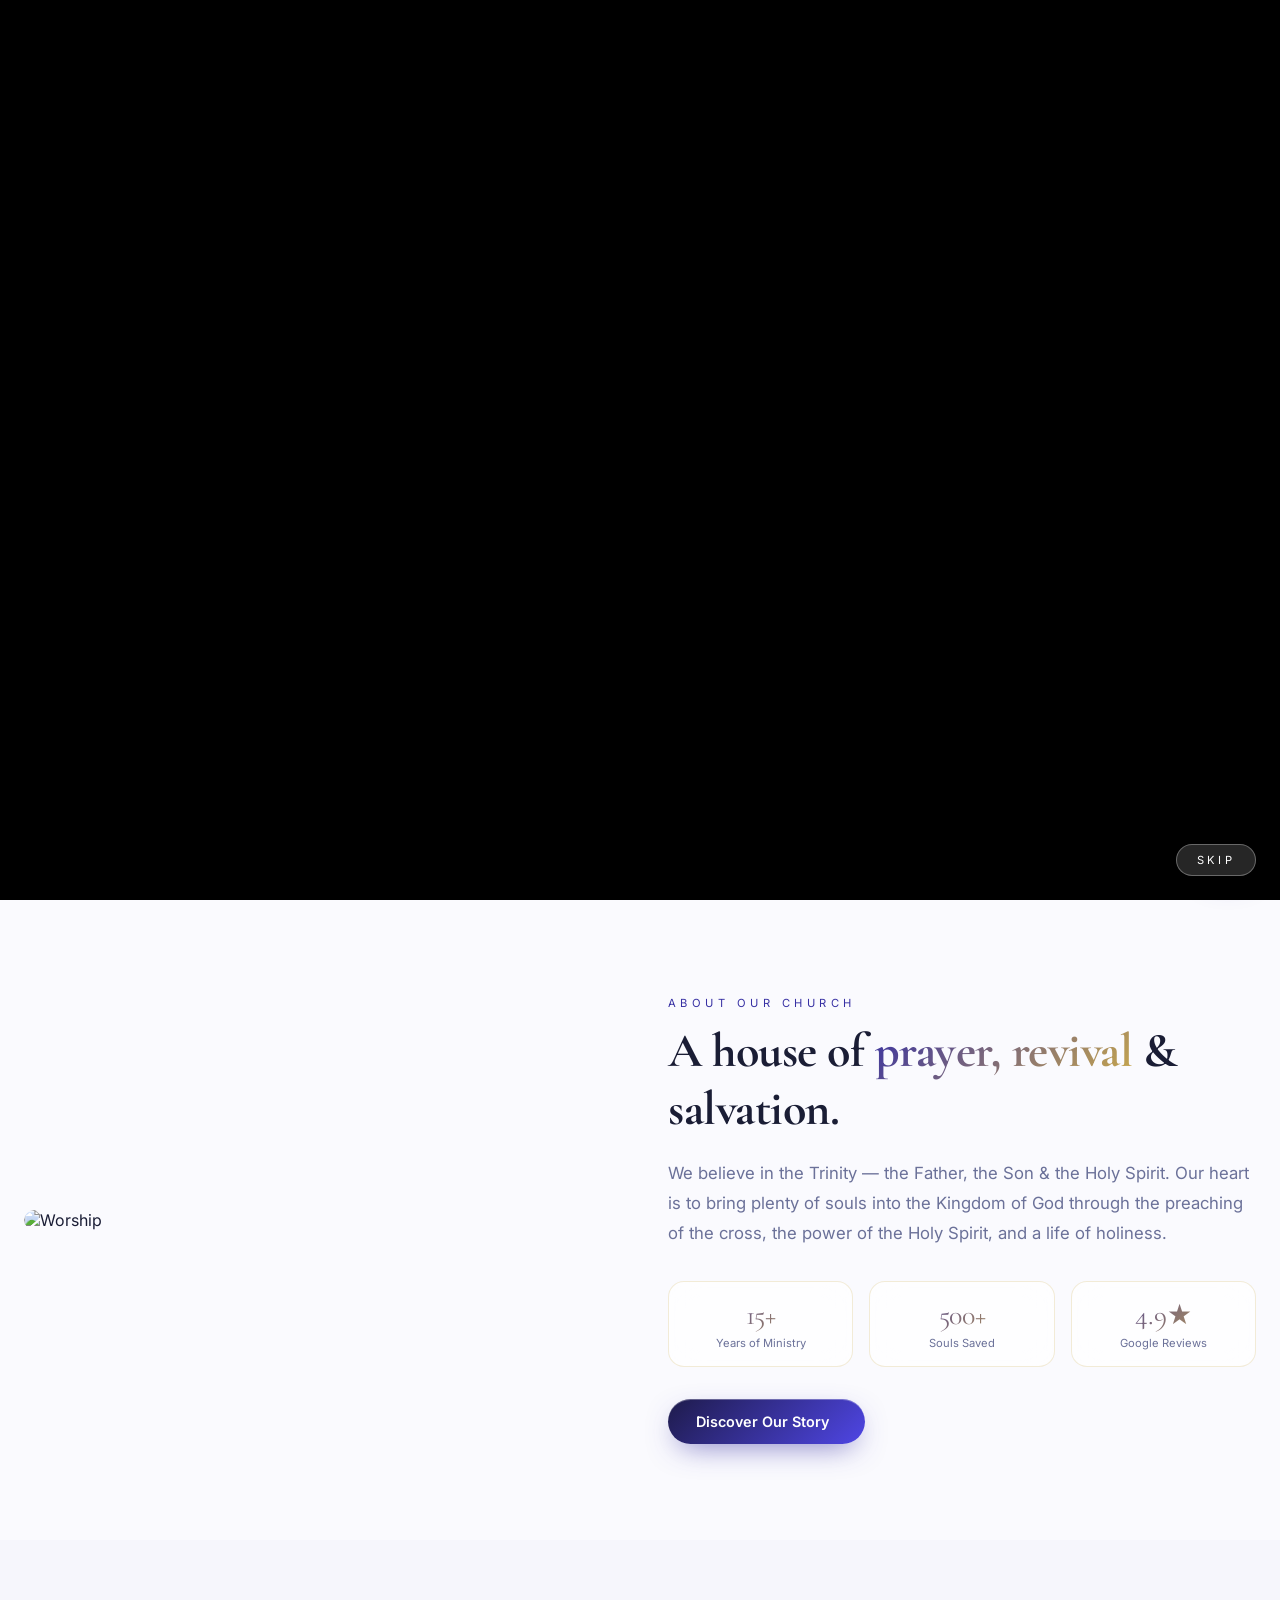
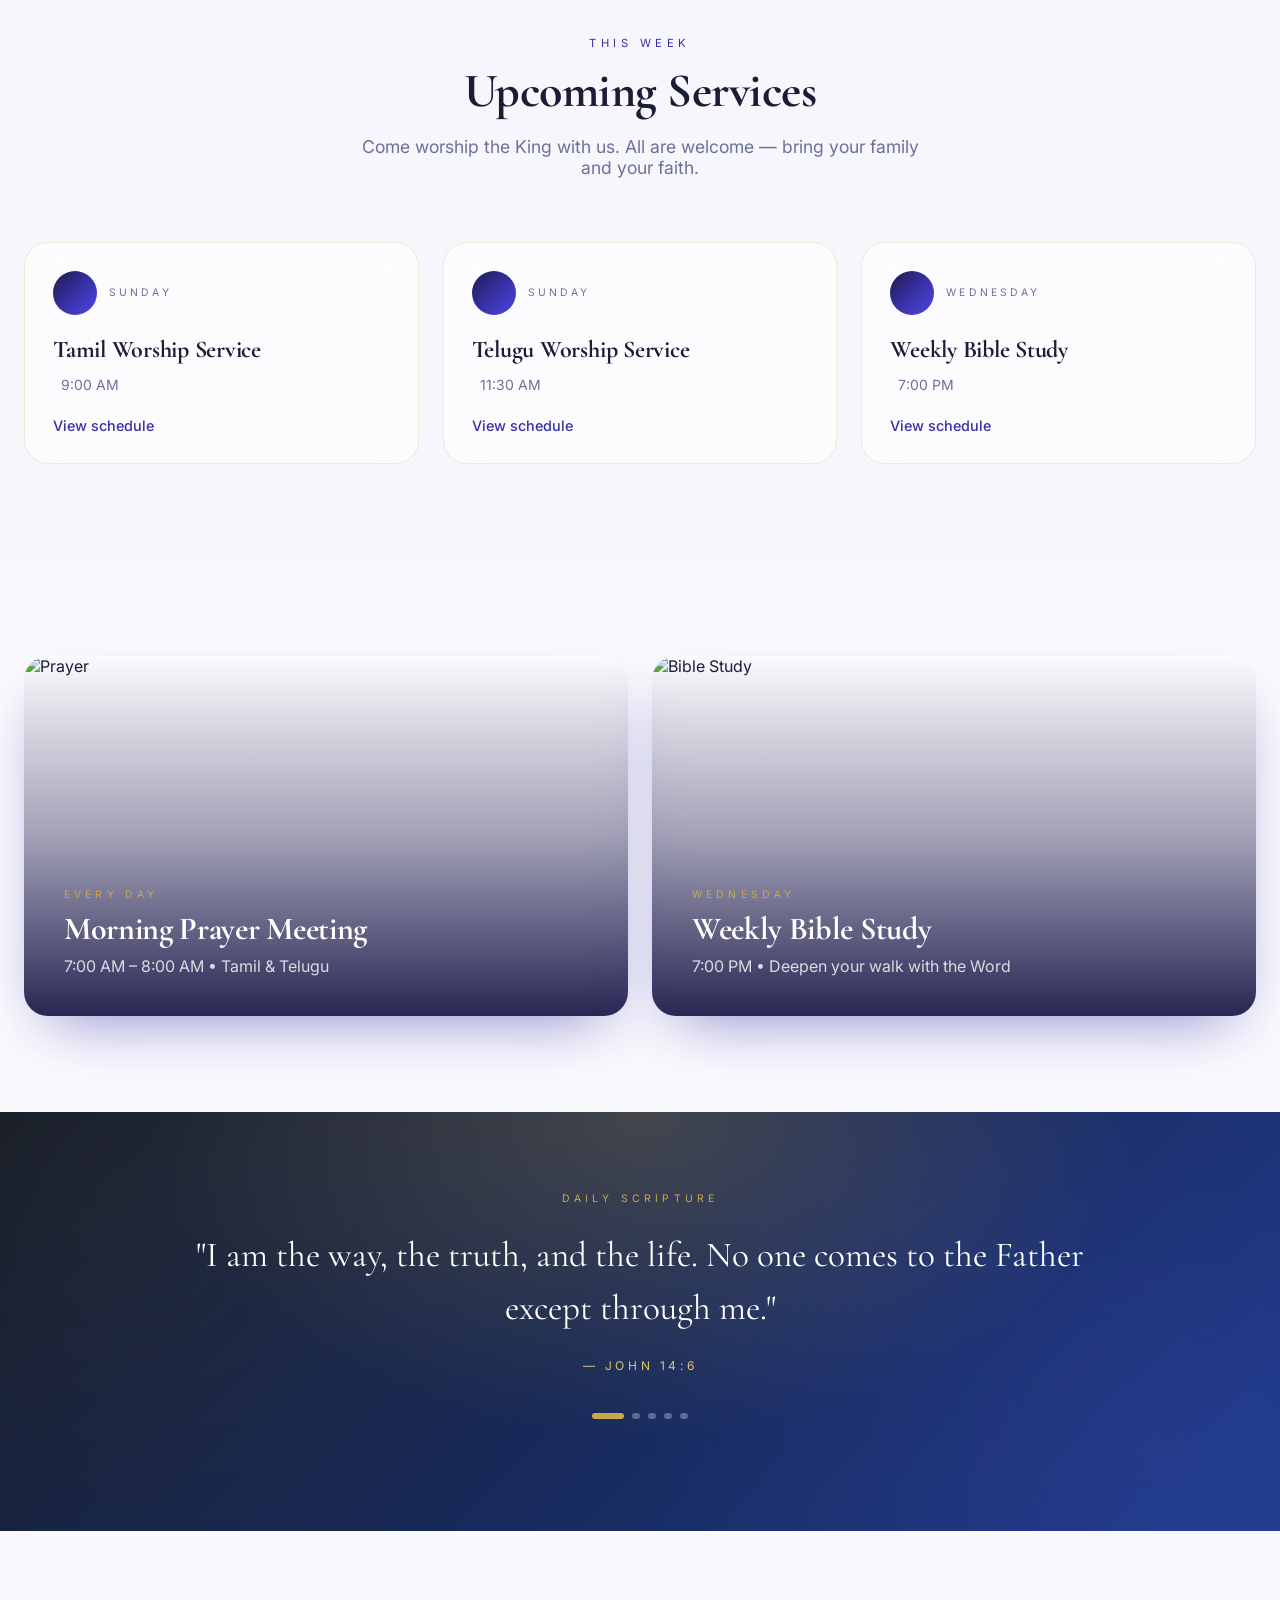
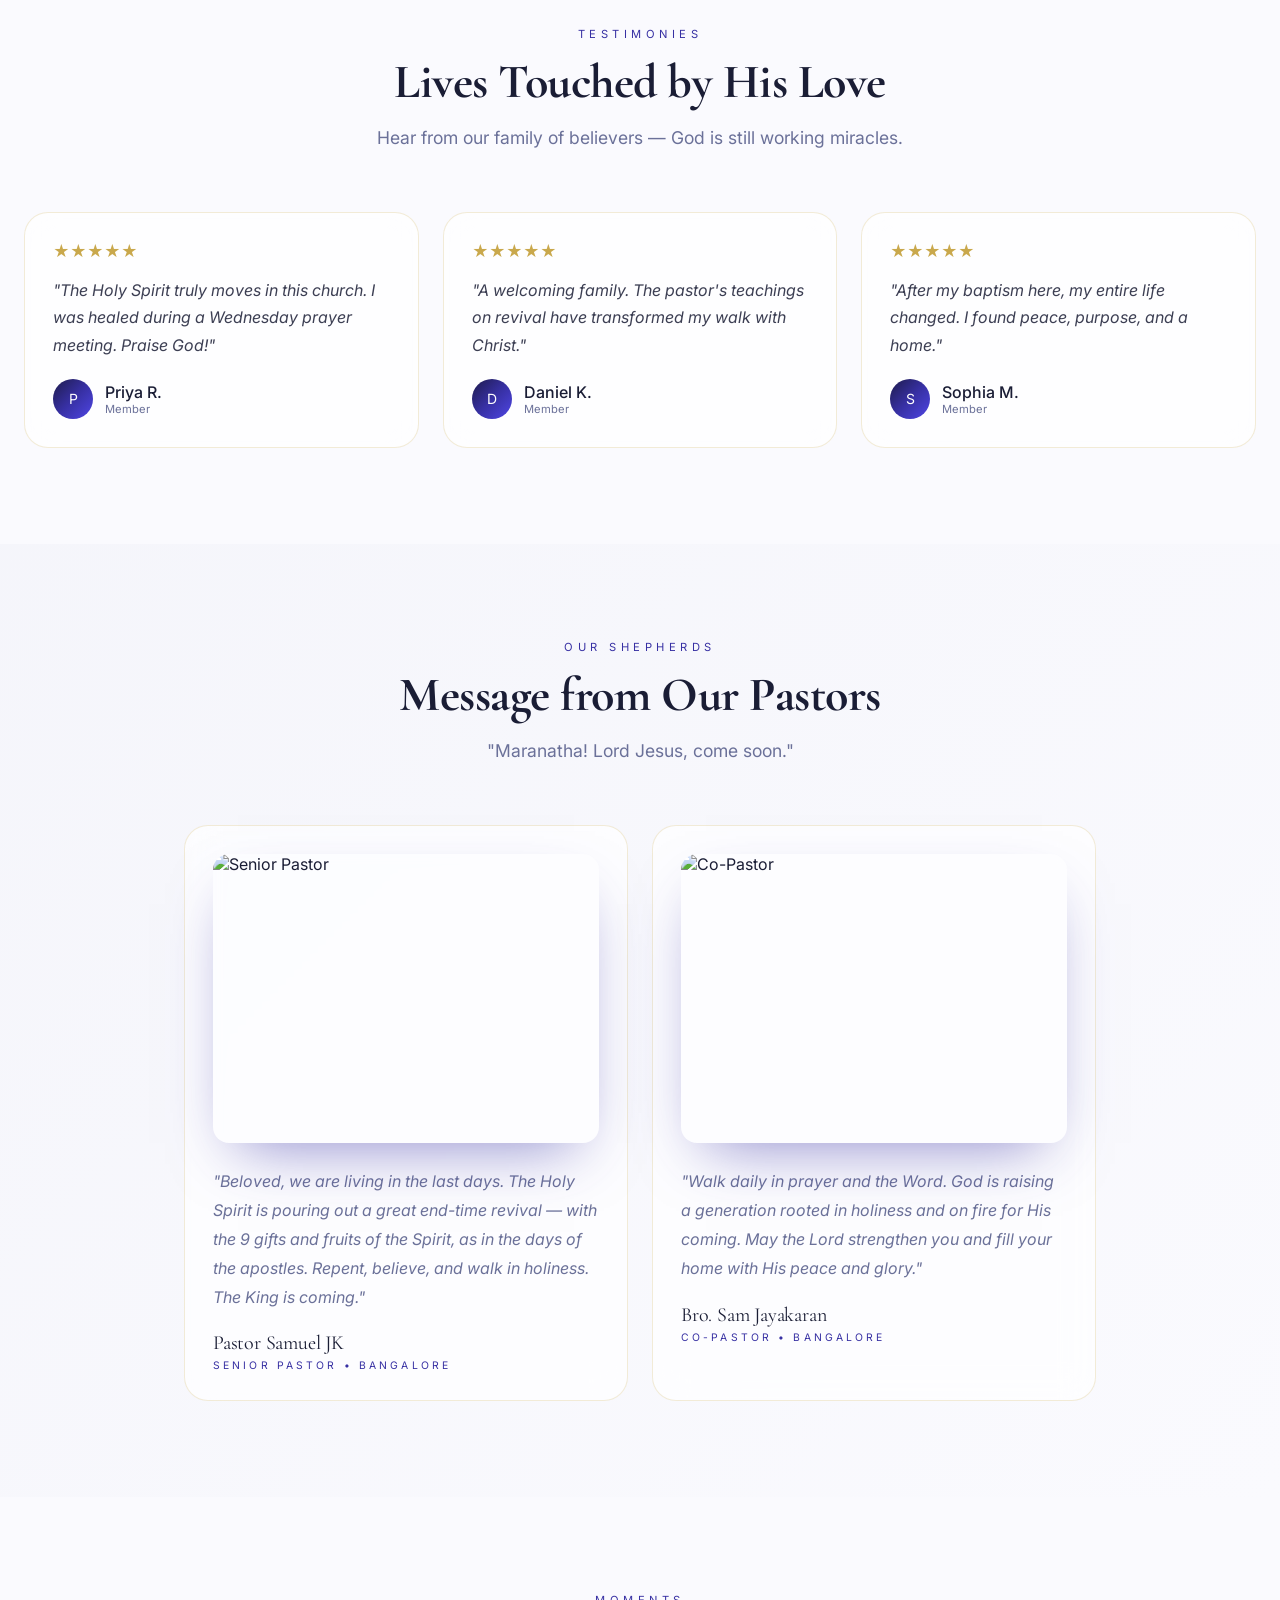
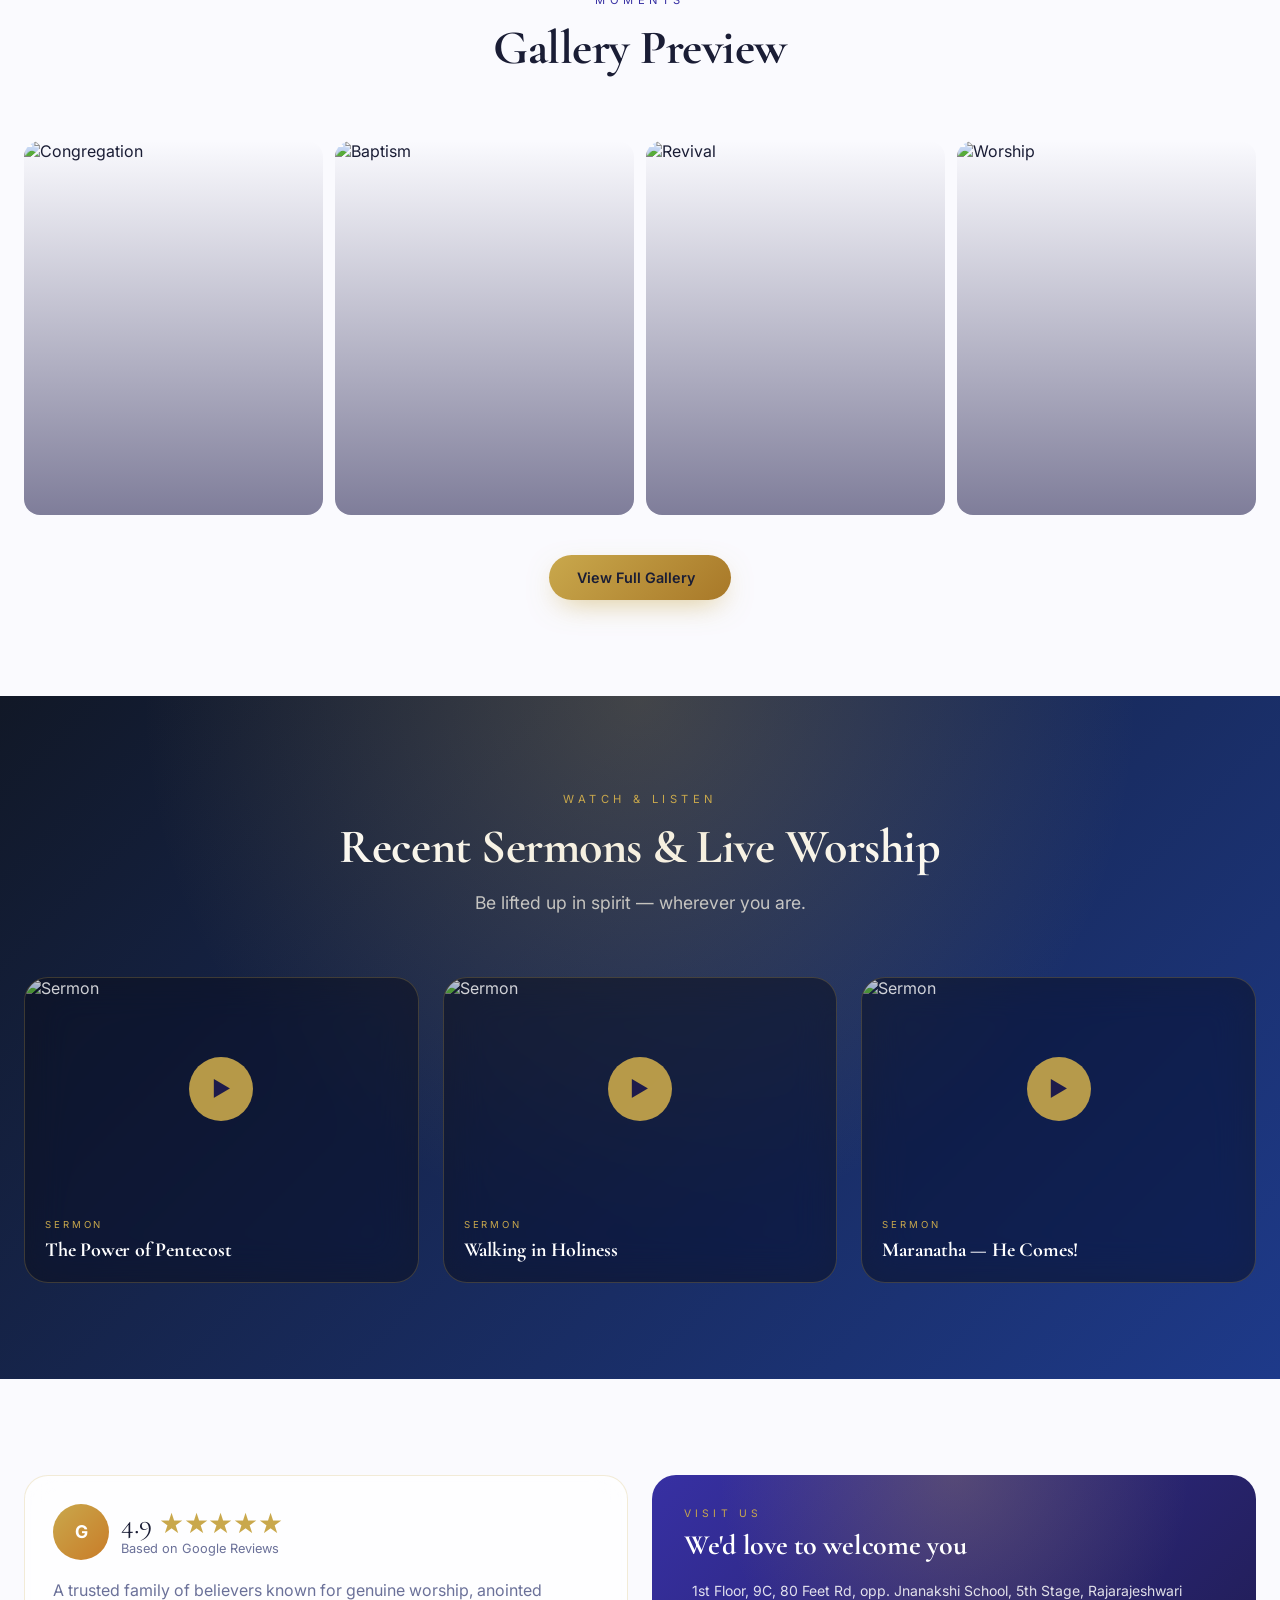
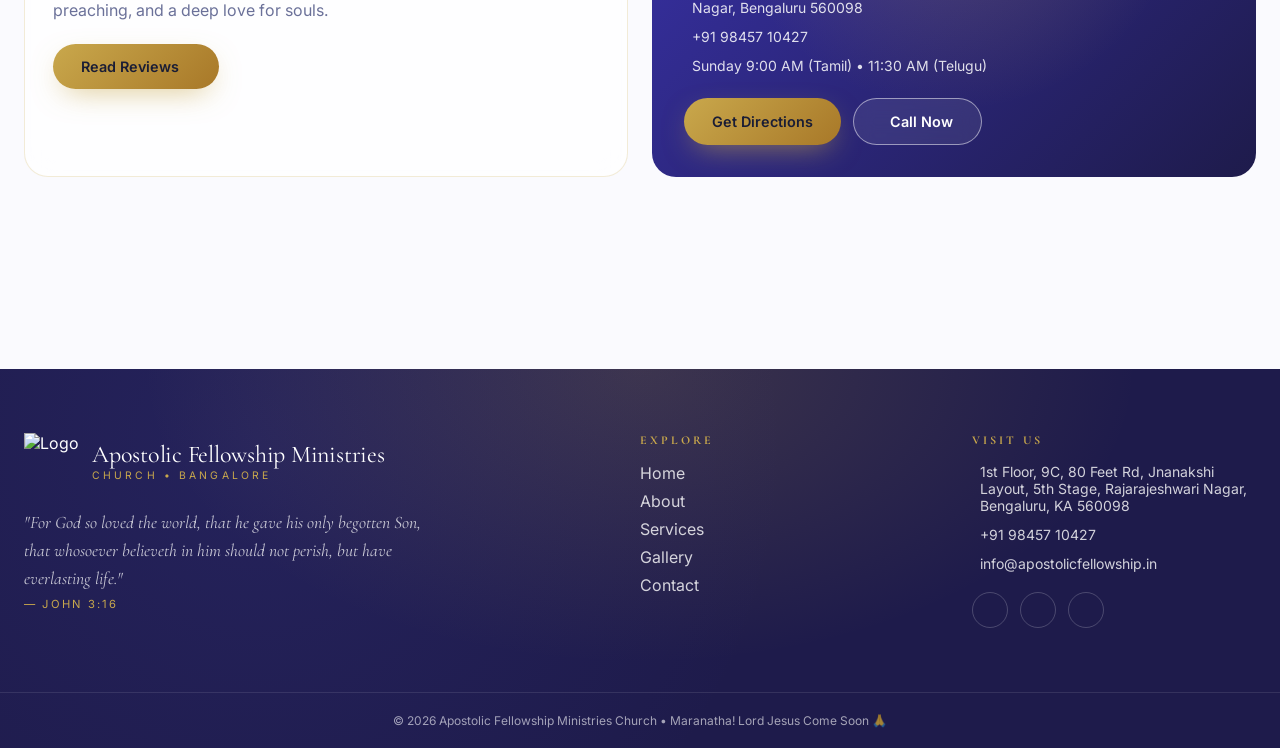
==== commit 2f885e06: "Update fmt.Println message from 'Hello' to 'Goodbye'" ====
--- a/index.html
+++ b/index.html
@@ -260,21 +260,21 @@
     <div class="grid-2">
       <div class="reveal glass glass-card" style="transition: all 0.5s">
         <div style="position:relative">
-          <img src="assets/pastor.jpg" alt="Senior Pastor" style="border-radius:1rem;box-shadow:var(--shadow-elegant);width:100%;aspect-ratio:4/3;object-fit:cover" loading="lazy"/>
+          <img src="https://ik.imagekit.io/iq6dnzo5f/Pastor%20Samuel%20JK.jpeg?updatedAt=1780809400745" alt="Senior Pastor" style="border-radius:1rem;box-shadow:var(--shadow-elegant);width:100%;aspect-ratio:4/3;object-fit:cover" loading="lazy"/>
         </div>
         <p style="margin-top:1.5rem;color:var(--muted-foreground);line-height:1.8;font-style:italic">"Beloved, we are living in the last days. The Holy Spirit is pouring out a great end-time revival — with the 9 gifts and fruits of the Spirit, as in the days of the apostles. Repent, believe, and walk in holiness. The King is coming."</p>
         <div style="margin-top:1.25rem">
-          <div class="font-display" style="font-size:1.25rem">Senior Pastor</div>
+          <div class="font-display" style="font-size:1.25rem">Pastor Samuel JK</div>
           <div style="font-size:0.65rem;text-transform:uppercase;letter-spacing:0.3em;color:var(--royal);margin-top:0.25rem">Senior Pastor • Bangalore</div>
         </div>
       </div>
       <div class="reveal glass glass-card" style="transition-delay:0.1s;transition:all 0.5s">
         <div style="position:relative">
-          <img src="assets/pastor.jpg" alt="Co-Pastor" style="border-radius:1rem;box-shadow:var(--shadow-elegant);width:100%;aspect-ratio:4/3;object-fit:cover" loading="lazy"/>
+          <img src="https://ik.imagekit.io/iq6dnzo5f/Bro.%20Sam%20Jayakaran.jpeg?updatedAt=1780809373415" alt="Co-Pastor" style="border-radius:1rem;box-shadow:var(--shadow-elegant);width:100%;aspect-ratio:4/3;object-fit:cover" loading="lazy"/>
         </div>
         <p style="margin-top:1.5rem;color:var(--muted-foreground);line-height:1.8;font-style:italic">"Walk daily in prayer and the Word. God is raising a generation rooted in holiness and on fire for His coming. May the Lord strengthen you and fill your home with His peace and glory."</p>
         <div style="margin-top:1.25rem">
-          <div class="font-display" style="font-size:1.25rem">Co-Pastor</div>
+          <div class="font-display" style="font-size:1.25rem">Bro. Sam Jayakaran</div>
           <div style="font-size:0.65rem;text-transform:uppercase;letter-spacing:0.3em;color:var(--royal);margin-top:0.25rem">Co-Pastor • Bangalore</div>
         </div>
       </div>
